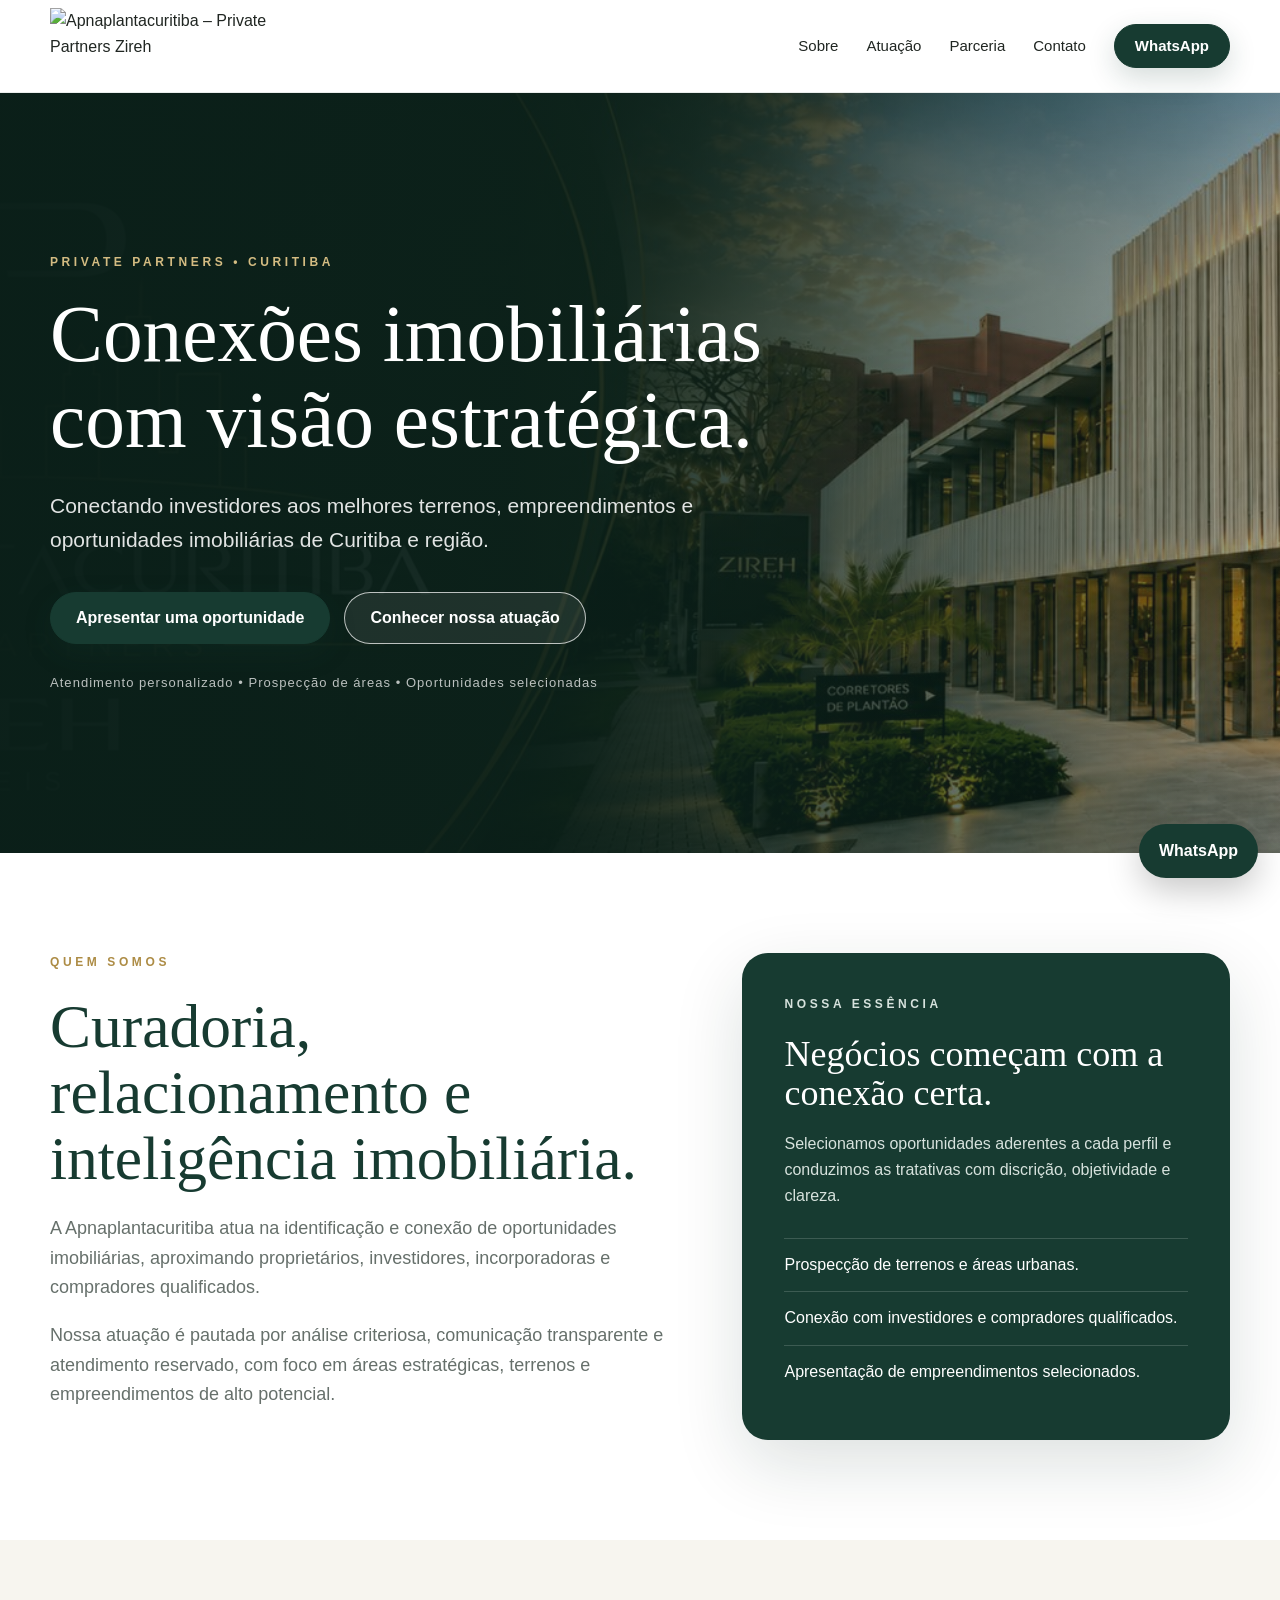
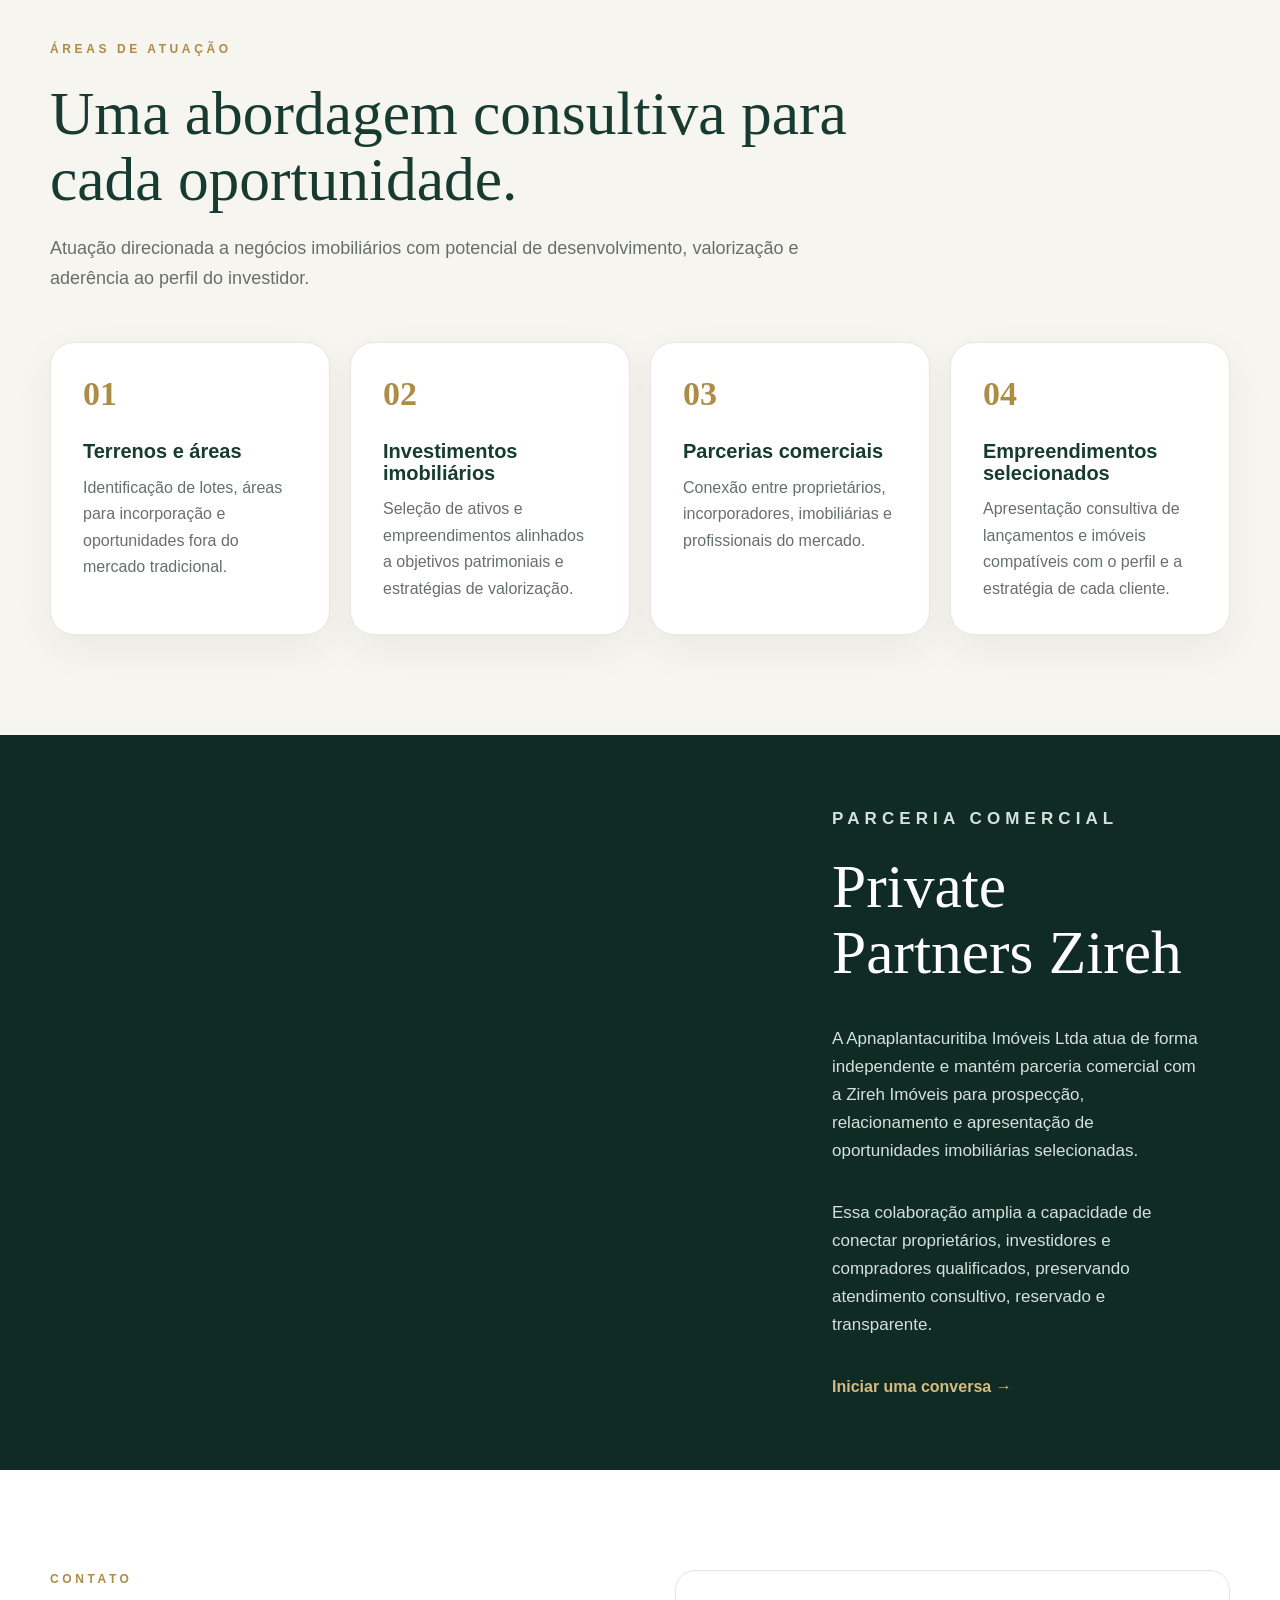
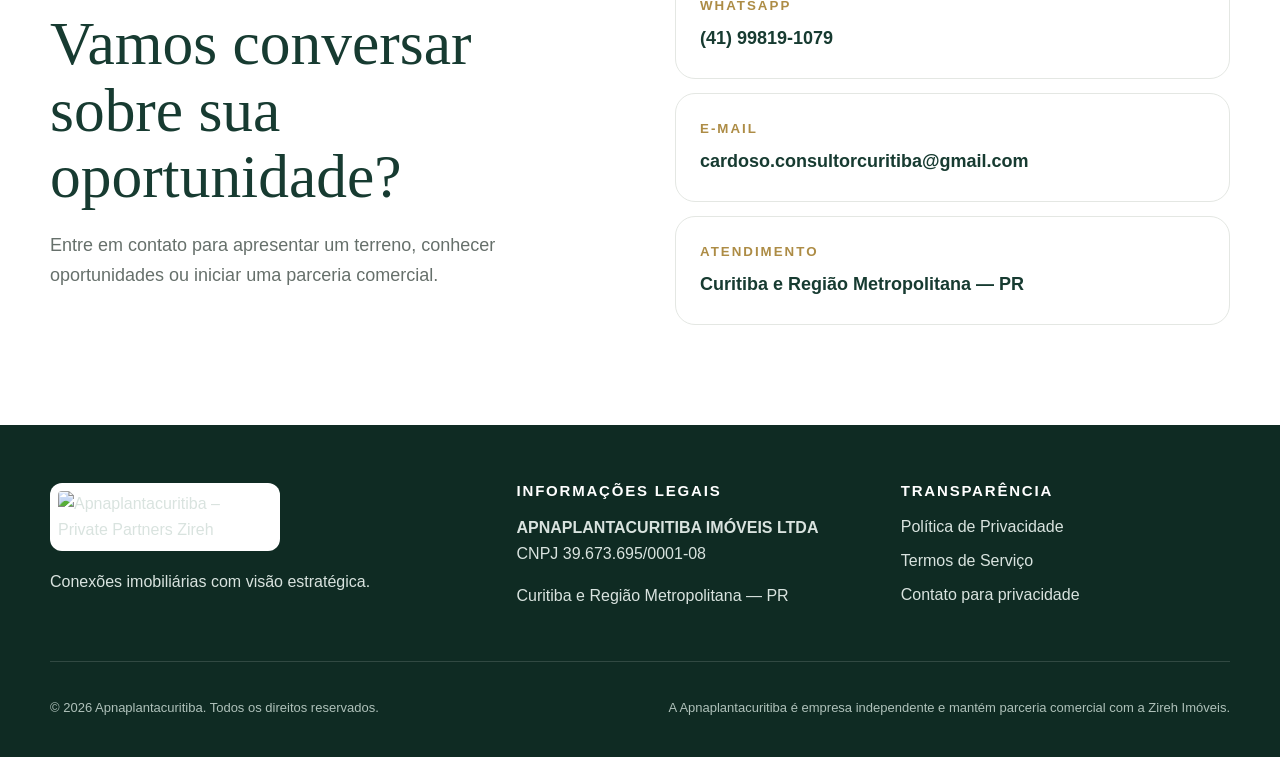
==== index.html @ 68d38f11 "Update index.html" ====
<!doctype html>
<html lang="pt-BR">
<head>
  <meta charset="utf-8">
  <meta name="viewport" content="width=device-width, initial-scale=1">
  <title>Apnaplantacuritiba | Private Partners Zireh</title>
  <meta name="description" content="Conectando investidores, proprietários e incorporadores a terrenos, empreendimentos e oportunidades imobiliárias em Curitiba e região.">
  <meta name="theme-color" content="#173b31">
  <meta name="robots" content="index, follow">
  <link rel="canonical" href="https://apnaplantacuritiba-lgtm.github.io/apnaplanta/">
  <meta property="og:locale" content="pt_BR">
  <meta property="og:type" content="website">
  <meta property="og:title" content="Apnaplantacuritiba | Private Partners Zireh">
  <meta property="og:description" content="Conexões imobiliárias com visão estratégica.">
  <meta property="og:url" content="https://apnaplantacuritiba-lgtm.github.io/apnaplanta/">
  <meta property="og:image" content="https://apnaplantacuritiba-lgtm.github.io/apnaplanta/hero.jpg"> 
<link rel="icon" type="image/png" href="logo.png"> 
<link rel="apple-touch-icon" href="logo.png">
<link rel="preload" href="hero.jpg" as="image">
  <link rel="stylesheet" href="style.css">
  <script type="application/ld+json">
  {
    "@context":"https://schema.org",
    "@type":"RealEstateAgent",
    "name":"Apnaplantacuritiba Imóveis Ltda",
    "alternateName":"Apnaplantacuritiba – Private Partners Zireh",
    "url":"https://apnaplantacuritiba-lgtm.github.io/apnaplanta/",
    "logo":"https://apnaplantacuritiba-lgtm.github.io/apnaplanta/logo.png",
    "image":"https://apnaplantacuritiba-lgtm.github.io/apnaplanta/hero.jpg",
    "telephone":"+55 41 99819-1079",
    "email":"cardoso.consultorcuritiba@gmail.com",
    "taxID":"39.673.695/0001-08",
    "areaServed":"Curitiba e Região Metropolitana, Paraná, Brasil"
  }
  </script>
</head>
<body>
  <a class="skip-link" href="#conteudo">Ir para o conteúdo</a>
  <header class="site-header" id="inicio">
    <div class="container nav-wrap">
      <a class="brand" href="#inicio" aria-label="Página inicial Apnaplantacuritiba">
        <img src="assets/logo-apnaplanta.png" alt="Apnaplantacuritiba – Private Partners Zireh" width="480" height="370">
      </a>
      <button class="menu-toggle" type="button" aria-expanded="false" aria-controls="menu-principal">Menu</button>
      <nav id="menu-principal" class="main-nav" aria-label="Navegação principal">
        <a href="#sobre">Sobre</a>
        <a href="#atuacao">Atuação</a>
        <a href="#parceria">Parceria</a>
        <a href="#contato">Contato</a>
        <a class="button button-small" href="https://wa.me/5541998191079?text=Olá%2C%20gostaria%20de%20falar%20sobre%20uma%20oportunidade%20imobiliária." target="_blank" rel="noopener noreferrer">WhatsApp</a>
      </nav>
    </div>
  </header>

  <main id="conteudo">
    <section class="hero" aria-label="Apresentação" style="background-image: linear-gradient(90deg, rgba(15,45,35,.88), rgba(15,45,35,.32)), url('hero.jpg'); background-size: cover; background-position: center;">
      <div class="hero-overlay"></div>
      <div class="container hero-content reveal">
        <p class="eyebrow">PRIVATE PARTNERS • CURITIBA</p>
        <h1>Conexões imobiliárias com visão estratégica.</h1>
        <p class="hero-copy">Conectando investidores aos melhores terrenos, empreendimentos e oportunidades imobiliárias de Curitiba e região.</p>
        <div class="hero-actions">
          <a class="button" href="https://wa.me/5541998191079?text=Olá%2C%20gostaria%20de%20apresentar%20uma%20oportunidade%20imobiliária." target="_blank" rel="noopener noreferrer">Apresentar uma oportunidade</a>
          <a class="button button-outline" href="#atuacao">Conhecer nossa atuação</a>
        </div>
        <p class="hero-note">Atendimento personalizado • Prospecção de áreas • Oportunidades selecionadas</p>
      </div>
    </section>

    <section class="section" id="sobre">
      <div class="container split-grid">
        <div class="reveal">
          <p class="eyebrow dark">QUEM SOMOS</p>
          <h2>Curadoria, relacionamento e inteligência imobiliária.</h2>
          <p class="lead">A Apnaplantacuritiba atua na identificação e conexão de oportunidades imobiliárias, aproximando proprietários, investidores, incorporadoras e compradores qualificados.</p>
          <p class="lead">Nossa atuação é pautada por análise criteriosa, comunicação transparente e atendimento reservado, com foco em áreas estratégicas, terrenos e empreendimentos de alto potencial.</p>
        </div>
        <aside class="statement-card reveal">
          <p class="eyebrow">NOSSA ESSÊNCIA</p>
          <h3>Negócios começam com a conexão certa.</h3>
          <p>Selecionamos oportunidades aderentes a cada perfil e conduzimos as tratativas com discrição, objetividade e clareza.</p>
          <ul class="check-list">
            <li>Prospecção de terrenos e áreas urbanas.</li>
            <li>Conexão com investidores e compradores qualificados.</li>
            <li>Apresentação de empreendimentos selecionados.</li>
          </ul>
        </aside>
      </div>
    </section>

    <section class="section section-soft" id="atuacao">
      <div class="container">
        <div class="section-heading reveal">
          <p class="eyebrow dark">ÁREAS DE ATUAÇÃO</p>
          <h2>Uma abordagem consultiva para cada oportunidade.</h2>
          <p class="lead">Atuação direcionada a negócios imobiliários com potencial de desenvolvimento, valorização e aderência ao perfil do investidor.</p>
        </div>
        <div class="card-grid">
          <article class="service-card reveal"><span>01</span><h3>Terrenos e áreas</h3><p>Identificação de lotes, áreas para incorporação e oportunidades fora do mercado tradicional.</p></article>
          <article class="service-card reveal"><span>02</span><h3>Investimentos imobiliários</h3><p>Seleção de ativos e empreendimentos alinhados a objetivos patrimoniais e estratégias de valorização.</p></article>
          <article class="service-card reveal"><span>03</span><h3>Parcerias comerciais</h3><p>Conexão entre proprietários, incorporadores, imobiliárias e profissionais do mercado.</p></article>
          <article class="service-card reveal"><span>04</span><h3>Empreendimentos selecionados</h3><p>Apresentação consultiva de lançamentos e imóveis compatíveis com o perfil e a estratégia de cada cliente.</p></article>
        </div>
      </div>
    </section>

    <section class="image-section" id="parceria">
      <div class="image-panel" role="img" aria-label="Fachada da Zireh Imóveis em Curitiba"></div>
      <div class="partnership-panel reveal">
        <p class="eyebrow">PARCERIA COMERCIAL</p>
        <h2>Private Partners Zireh</h2>
        <p>A Apnaplantacuritiba Imóveis Ltda atua de forma independente e mantém parceria comercial com a Zireh Imóveis para prospecção, relacionamento e apresentação de oportunidades imobiliárias selecionadas.</p>
        <p>Essa colaboração amplia a capacidade de conectar proprietários, investidores e compradores qualificados, preservando atendimento consultivo, reservado e transparente.</p>
        <a class="text-link" href="#contato">Iniciar uma conversa <span aria-hidden="true">→</span></a>
      </div>
    </section>

    <section class="section contact-section" id="contato">
      <div class="container contact-grid">
        <div class="reveal">
          <p class="eyebrow dark">CONTATO</p>
          <h2>Vamos conversar sobre sua oportunidade?</h2>
          <p class="lead">Entre em contato para apresentar um terreno, conhecer oportunidades ou iniciar uma parceria comercial.</p>
        </div>
        <div class="contact-cards reveal">
          <a href="https://wa.me/5541998191079" target="_blank" rel="noopener noreferrer"><small>WhatsApp</small><strong>(41) 99819-1079</strong></a>
          <a href="mailto:cardoso.consultorcuritiba@gmail.com"><small>E-mail</small><strong>cardoso.consultorcuritiba@gmail.com</strong></a>
          <div><small>Atendimento</small><strong>Curitiba e Região Metropolitana — PR</strong></div>
        </div>
      </div>
    </section>
  </main>

  <footer class="site-footer">
    <div class="container footer-grid">
      <div>
        <img class="footer-logo" src="assets/logo-apnaplanta.png" alt="Apnaplantacuritiba – Private Partners Zireh">
        <p>Conexões imobiliárias com visão estratégica.</p>
      </div>
      <div><h3>Informações legais</h3><p><strong>APNAPLANTACURITIBA IMÓVEIS LTDA</strong><br>CNPJ 39.673.695/0001-08</p><p>Curitiba e Região Metropolitana — PR</p></div>
      <div><h3>Transparência</h3><a href="politica-de-privacidade.html">Política de Privacidade</a><a href="termos-de-servico.html">Termos de Serviço</a><a href="mailto:cardoso.consultorcuritiba@gmail.com">Contato para privacidade</a></div>
    </div>
    <div class="container footer-bottom">
      <p>© 2026 Apnaplantacuritiba. Todos os direitos reservados.</p>
      <p class="disclaimer">A Apnaplantacuritiba é empresa independente e mantém parceria comercial com a Zireh Imóveis.</p>
    </div>
  </footer>

  <a class="floating-whatsapp" href="https://wa.me/5541998191079" target="_blank" rel="noopener noreferrer" aria-label="Falar pelo WhatsApp">WhatsApp</a>
  <script src="script.js" defer></script>
</body>
</html>
---- style.css ----
:root{--green:#173b31;--green-2:#234d41;--green-dark:#0f2b23;--gold:#ad8c45;--gold-light:#d4bc82;--cream:#f7f5ef;--white:#fff;--ink:#202622;--muted:#66706b;--line:#e4e7e3;--shadow:0 24px 70px rgba(14,43,35,.14);--radius:26px}
*{box-sizing:border-box}html{scroll-behavior:smooth}body{margin:0;background:#fff;color:var(--ink);font-family:-apple-system,BlinkMacSystemFont,"Segoe UI",Roboto,Helvetica,Arial,sans-serif;line-height:1.65;-webkit-font-smoothing:antialiased}img{max-width:100%;display:block}a{color:inherit;text-decoration:none}button{font:inherit}.container{width:min(1180px,calc(100% - 40px));margin-inline:auto}.skip-link{position:absolute;left:-9999px;top:auto}.skip-link:focus{left:16px;top:16px;z-index:999;background:#fff;padding:12px 16px;border-radius:8px}.site-header{position:sticky;top:0;z-index:50;background:rgba(255,255,255,.95);backdrop-filter:blur(14px);border-bottom:1px solid rgba(23,59,49,.09)}.nav-wrap{min-height:92px;display:flex;align-items:center;justify-content:space-between;gap:24px}.brand{width:220px;height:80px;display:flex;align-items:center}.brand img{width:100%;height:76px;object-fit:contain;object-position:left center}.main-nav{display:flex;align-items:center;gap:28px;font-size:15px}.main-nav>a:not(.button){position:relative}.main-nav>a:not(.button)::after{content:"";position:absolute;left:0;right:100%;bottom:-6px;height:1px;background:var(--gold);transition:.25s}.main-nav>a:not(.button):hover::after{right:0}.menu-toggle{display:none;background:transparent;border:1px solid var(--line);border-radius:999px;padding:9px 14px;color:var(--green)}.button{display:inline-flex;align-items:center;justify-content:center;min-height:52px;padding:0 25px;border-radius:999px;background:var(--green);color:#fff;border:1px solid var(--green);font-weight:700;transition:.25s;box-shadow:0 10px 28px rgba(23,59,49,.18)}.button:hover{transform:translateY(-2px);background:var(--green-2)}.button-small{min-height:44px;padding:0 20px}.button-outline{background:rgba(255,255,255,.08);border-color:rgba(255,255,255,.7);box-shadow:none}.button-outline:hover{background:#fff;color:var(--green)}
.hero{position:relative;min-height:760px;display:grid;align-items:center;background:url('assets/fachada-zireh.jpg') center/cover no-repeat;isolation:isolate}.hero-overlay{position:absolute;inset:0;z-index:-1;background:linear-gradient(90deg,rgba(10,30,24,.93) 0%,rgba(10,30,24,.82) 40%,rgba(10,30,24,.36) 72%,rgba(10,30,24,.12) 100%)}.hero-content{padding-block:100px;color:#fff}.eyebrow{margin:0 0 20px;color:var(--gold-light);font-size:12px;letter-spacing:.3em;font-weight:800}.eyebrow.dark{color:var(--gold)}h1,h2,h3{font-family:Georgia,"Times New Roman",serif;font-weight:400;line-height:1.08;margin-top:0}.hero h1{font-size:clamp(46px,6.2vw,80px);max-width:760px;margin-bottom:25px}.hero-copy{max-width:700px;font-size:21px;color:rgba(255,255,255,.88);margin:0 0 34px}.hero-actions{display:flex;gap:14px;flex-wrap:wrap}.hero-note{margin:28px 0 0;color:rgba(255,255,255,.72);font-size:13px;letter-spacing:.08em}.section{padding:100px 0}.section-soft{background:var(--cream)}.split-grid{display:grid;grid-template-columns:1.12fr .88fr;gap:72px;align-items:start}.section h2,.partnership-panel h2{font-size:clamp(38px,4.8vw,62px);color:var(--green);margin-bottom:22px}.lead{font-size:18px;color:var(--muted);max-width:800px;margin:18px 0 0}.statement-card{background:var(--green);color:#fff;padding:42px;border-radius:var(--radius);box-shadow:var(--shadow)}.statement-card h3{font-size:36px;margin-bottom:18px}.statement-card p{color:#d7e2dd}.check-list{list-style:none;padding:0;margin:28px 0 0}.check-list li{padding:13px 0;border-top:1px solid rgba(255,255,255,.16)}.section-heading{max-width:900px}.card-grid{display:grid;grid-template-columns:repeat(4,1fr);gap:20px;margin-top:48px}.service-card{background:#fff;border:1px solid var(--line);border-radius:24px;padding:32px;min-height:290px;box-shadow:0 14px 40px rgba(23,59,49,.06);transition:.25s}.service-card:hover{transform:translateY(-5px);box-shadow:var(--shadow)}.service-card span{font:700 34px Georgia,serif;color:var(--gold)}.service-card h3{font-family:inherit;font-size:20px;font-weight:750;color:var(--green);margin:28px 0 12px}.service-card p{color:var(--muted);margin:0}.image-section{display:grid;grid-template-columns:1.18fr .82fr;min-height:680px;background:var(--green-dark)}.image-panel{background:url('assets/fachada-zireh.jpg') center/cover no-repeat;min-height:520px}.partnership-panel{display:flex;flex-direction:column;justify-content:center;padding:70px clamp(40px,6vw,90px);color:#fff}.partnership-panel h2{color:#fff}.partnership-panel p{color:#d5e1dc;font-size:17px}.text-link{margin-top:18px;color:var(--gold-light);font-weight:800}.contact-section{background:#fff}.contact-grid{display:grid;grid-template-columns:1fr 1fr;gap:70px;align-items:start}.contact-cards{display:grid;gap:14px}.contact-cards>a,.contact-cards>div{border:1px solid var(--line);border-radius:20px;padding:24px;transition:.2s}.contact-cards>a:hover{border-color:var(--gold);transform:translateX(4px)}.contact-cards small{display:block;color:var(--gold);font-weight:800;letter-spacing:.15em;text-transform:uppercase}.contact-cards strong{display:block;color:var(--green);font-size:18px;margin-top:7px;word-break:break-word}.site-footer{background:var(--green-dark);color:#d9e3df;padding:58px 0 26px}.footer-grid{display:grid;grid-template-columns:1.25fr 1fr 1fr;gap:55px}.footer-logo{width:230px;background:#fff;border-radius:12px;padding:8px;margin-bottom:18px}.site-footer h3{font-family:inherit;font-size:15px;font-weight:800;color:#fff;text-transform:uppercase;letter-spacing:.12em}.site-footer a{display:block;margin:8px 0;color:#d9e3df}.site-footer a:hover{color:var(--gold-light)}.footer-bottom{border-top:1px solid rgba(255,255,255,.14);margin-top:35px;padding-top:22px;display:flex;justify-content:space-between;gap:30px;font-size:13px;color:#afc1ba}.disclaimer{text-align:right}.floating-whatsapp{position:fixed;right:22px;bottom:22px;z-index:40;background:var(--green);color:#fff;padding:14px 20px;border-radius:999px;font-weight:800;box-shadow:0 12px 34px rgba(0,0,0,.22)}.reveal{opacity:0;transform:translateY(18px);transition:opacity .75s ease,transform .75s ease}.reveal.visible{opacity:1;transform:none}
.legal-page{background:var(--cream)}.legal-header{background:#fff}.legal-main{padding:80px 0}.legal-main article{background:#fff;border-radius:24px;padding:clamp(28px,5vw,60px);box-shadow:0 12px 40px rgba(23,59,49,.08)}.legal-main h1{font-size:clamp(38px,5vw,60px);color:var(--green)}.legal-main h2{font-family:inherit;font-size:23px;font-weight:750;color:var(--green);margin-top:36px}.legal-main p,.legal-main li{color:#4f5955}.legal-note{background:var(--cream);border-left:4px solid var(--gold);padding:18px 20px;border-radius:8px}.back-link{display:inline-block;margin-bottom:25px;color:var(--green);font-weight:750}
@media(max-width:1050px){.card-grid{grid-template-columns:repeat(2,1fr)}.image-section{grid-template-columns:1fr}.image-panel{min-height:560px}.partnership-panel{padding-block:70px}}
@media(max-width:860px){.menu-toggle{display:block}.main-nav{display:none;position:absolute;top:82px;left:20px;right:20px;background:#fff;border:1px solid var(--line);border-radius:20px;padding:20px;box-shadow:var(--shadow);flex-direction:column;align-items:stretch}.main-nav.open{display:flex}.main-nav .button{width:100%}.split-grid,.contact-grid,.footer-grid{grid-template-columns:1fr}.hero{min-height:680px}.hero-overlay{background:rgba(10,30,24,.75)}.section{padding:76px 0}.footer-bottom{flex-direction:column}.disclaimer{text-align:left}}
@media(max-width:560px){.container{width:min(100% - 28px,1180px)}.nav-wrap{min-height:78px}.brand{width:170px;height:66px}.brand img{height:62px}.hero{min-height:650px}.hero-content{padding-block:70px}.hero h1{font-size:44px}.hero-copy{font-size:17px}.hero-actions .button{width:100%}.card-grid{grid-template-columns:1fr}.service-card{min-height:auto}.statement-card{padding:30px}.image-panel{min-height:380px}.partnership-panel{padding:55px 28px}.contact-cards strong{font-size:16px}.floating-whatsapp{right:14px;bottom:14px}}
@media(prefers-reduced-motion:reduce){html{scroll-behavior:auto}.reveal{opacity:1;transform:none;transition:none}.button,.service-card,.contact-cards>a{transition:none}}
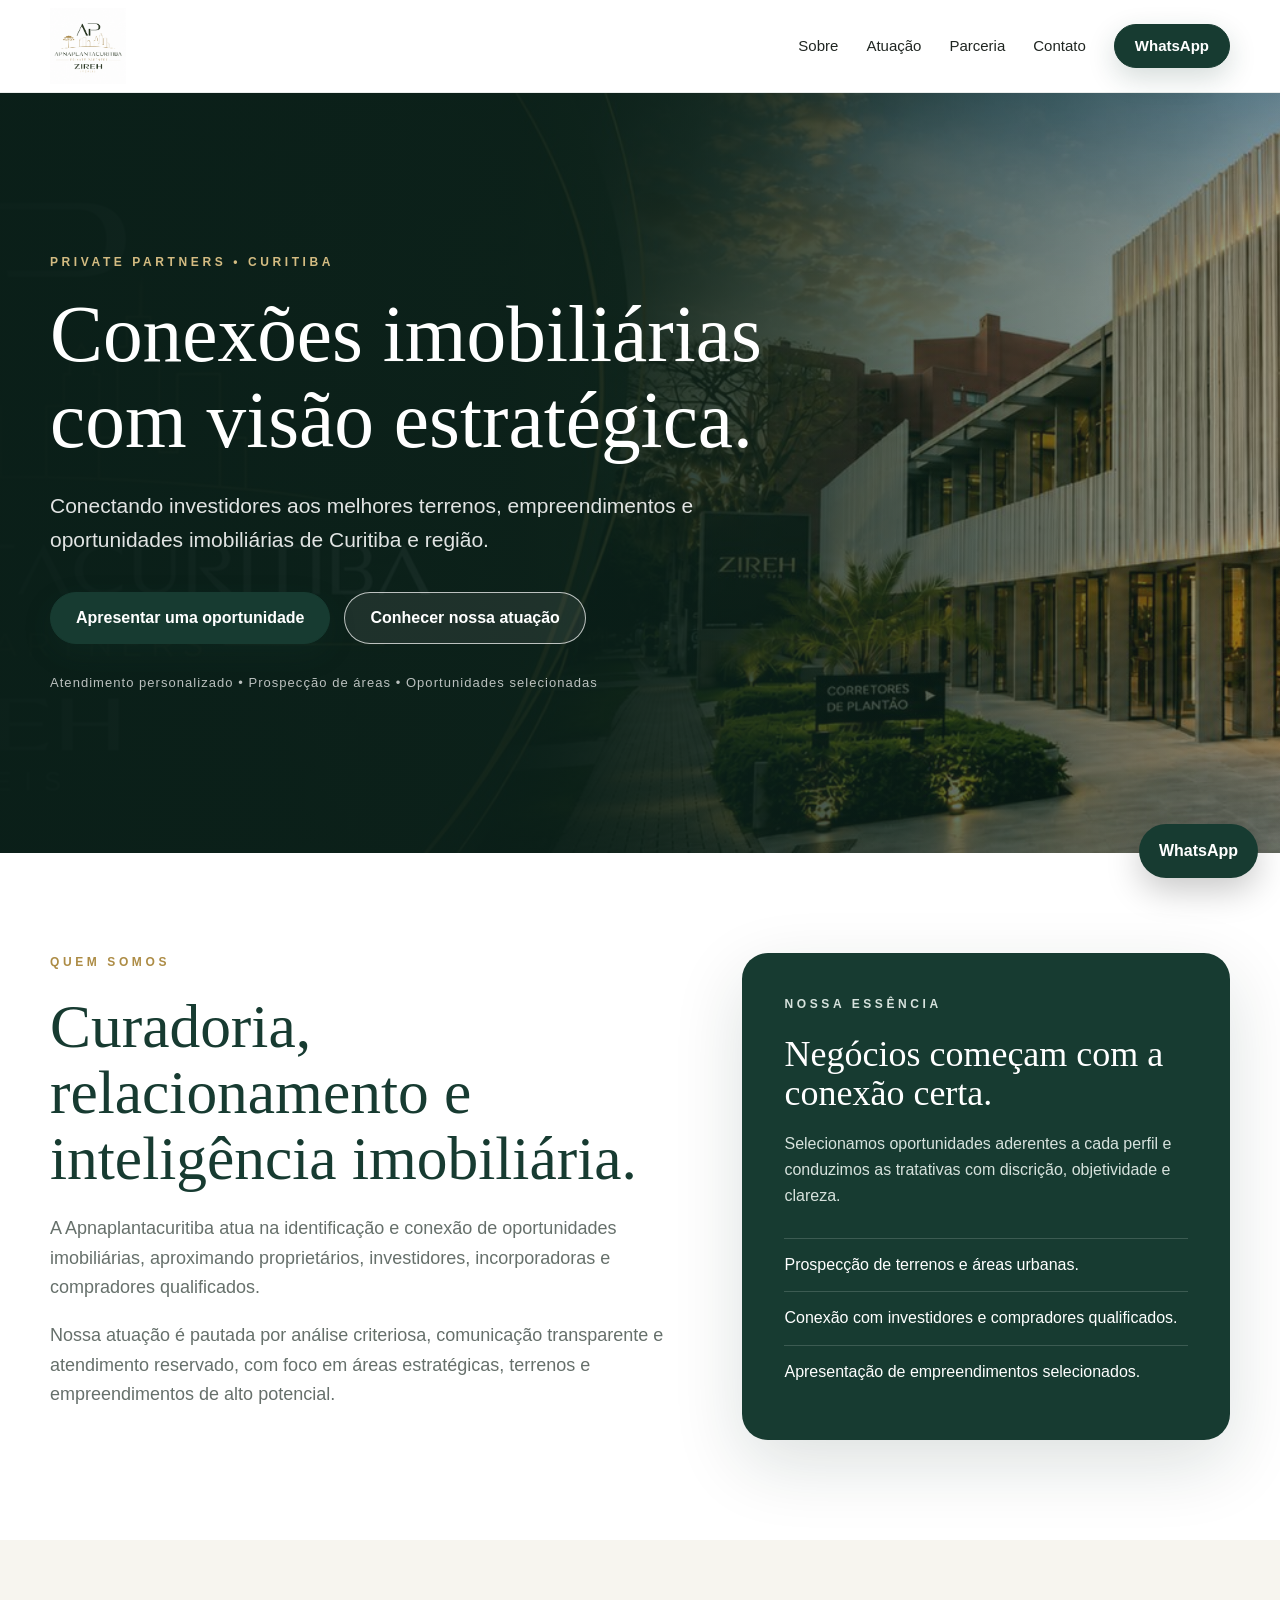
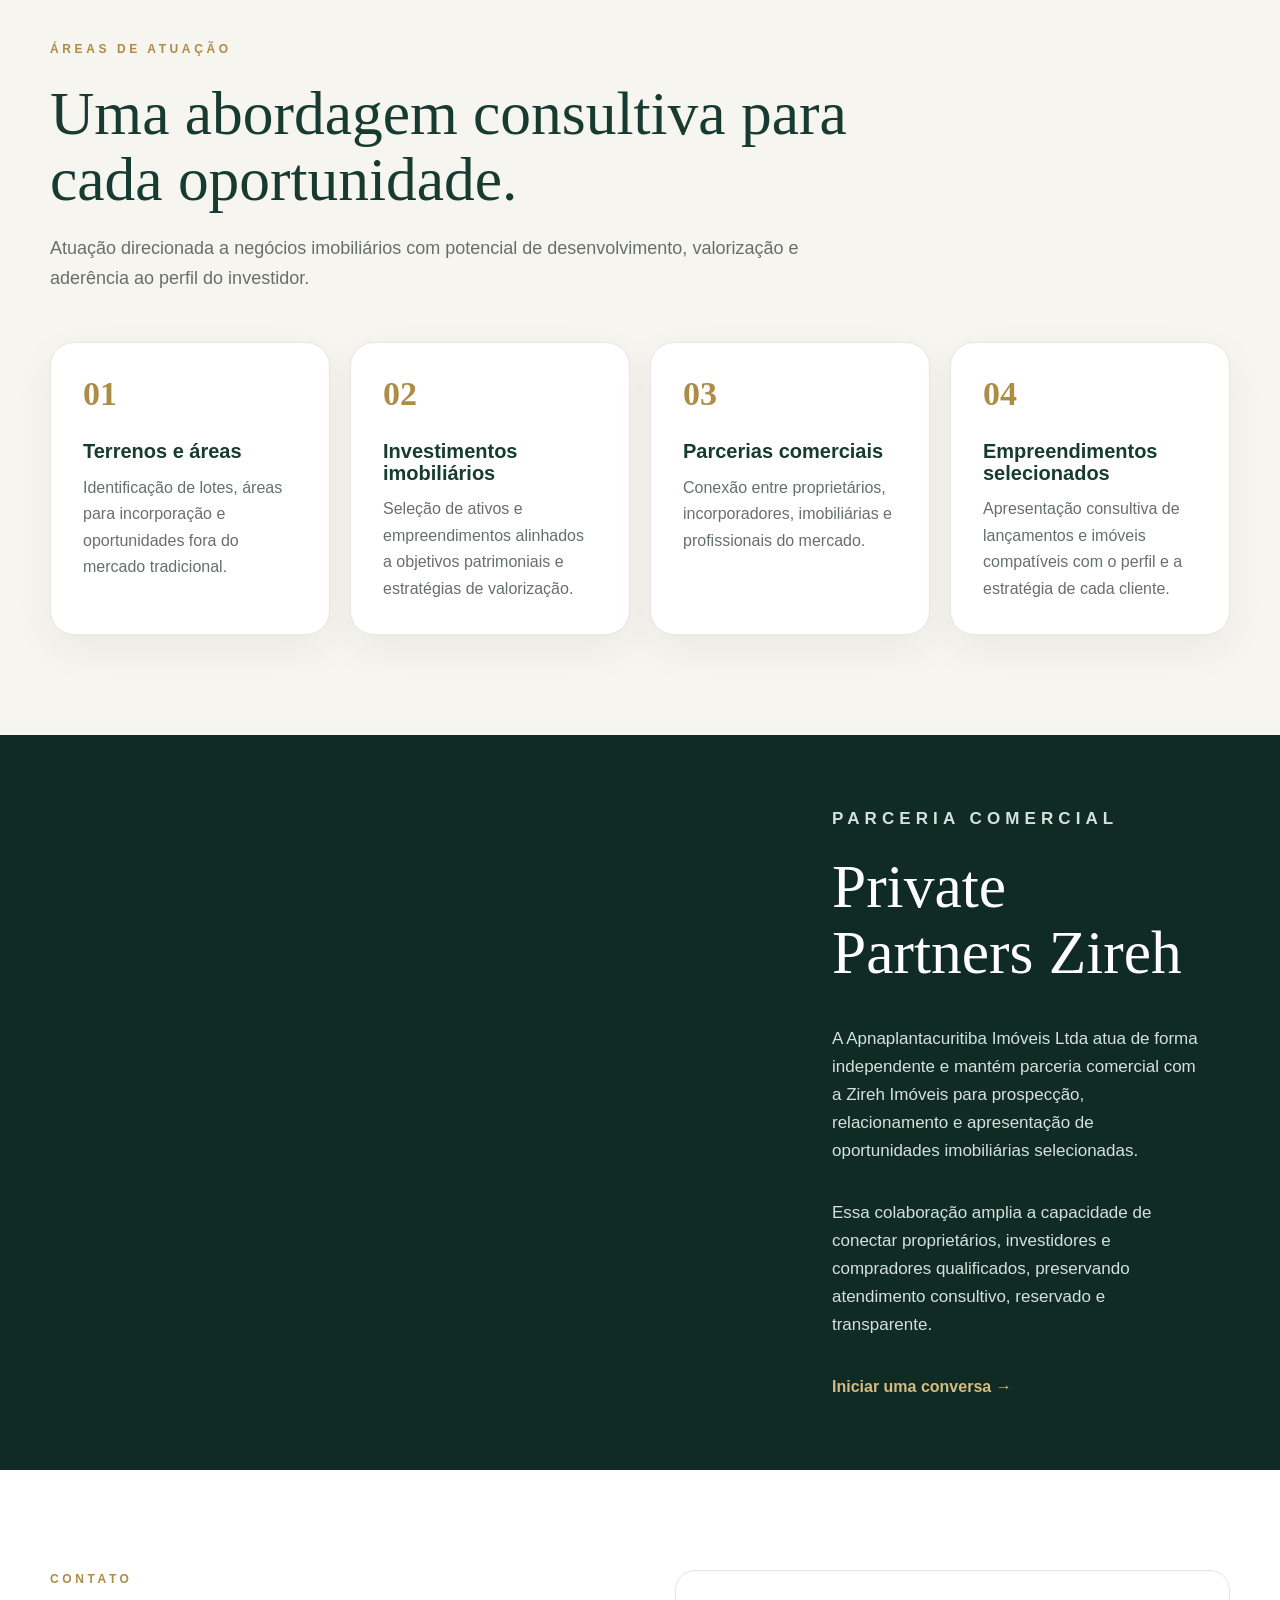
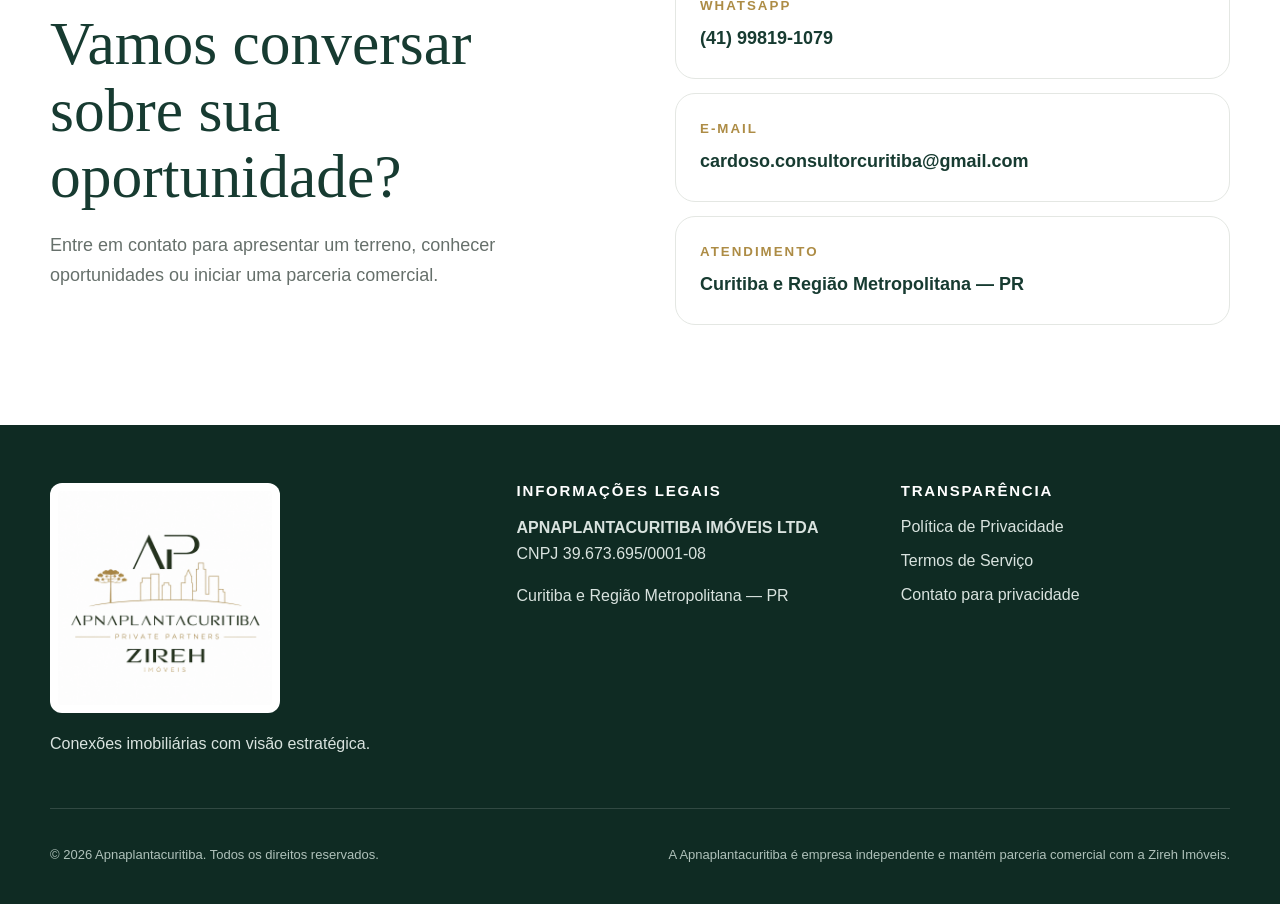
==== commit 3790890a: "Update index.html" ====
--- a/index.html
+++ b/index.html
@@ -39,7 +39,7 @@
   <header class="site-header" id="inicio">
     <div class="container nav-wrap">
       <a class="brand" href="#inicio" aria-label="Página inicial Apnaplantacuritiba">
-        <img src="assets/logo-apnaplanta.png" alt="Apnaplantacuritiba – Private Partners Zireh" width="480" height="370">
+        <img src="logo.png" alt="Apnaplantacuritiba – Private Partners Zireh" width="480" height="370">
       </a>
       <button class="menu-toggle" type="button" aria-expanded="false" aria-controls="menu-principal">Menu</button>
       <nav id="menu-principal" class="main-nav" aria-label="Navegação principal">
@@ -134,7 +134,7 @@
   <footer class="site-footer">
     <div class="container footer-grid">
       <div>
-        <img class="footer-logo" src="assets/logo-apnaplanta.png" alt="Apnaplantacuritiba – Private Partners Zireh">
+        <img class="footer-logo" src="logo.png" alt="Apnaplantacuritiba – Private Partners Zireh">
         <p>Conexões imobiliárias com visão estratégica.</p>
       </div>
       <div><h3>Informações legais</h3><p><strong>APNAPLANTACURITIBA IMÓVEIS LTDA</strong><br>CNPJ 39.673.695/0001-08</p><p>Curitiba e Região Metropolitana — PR</p></div>
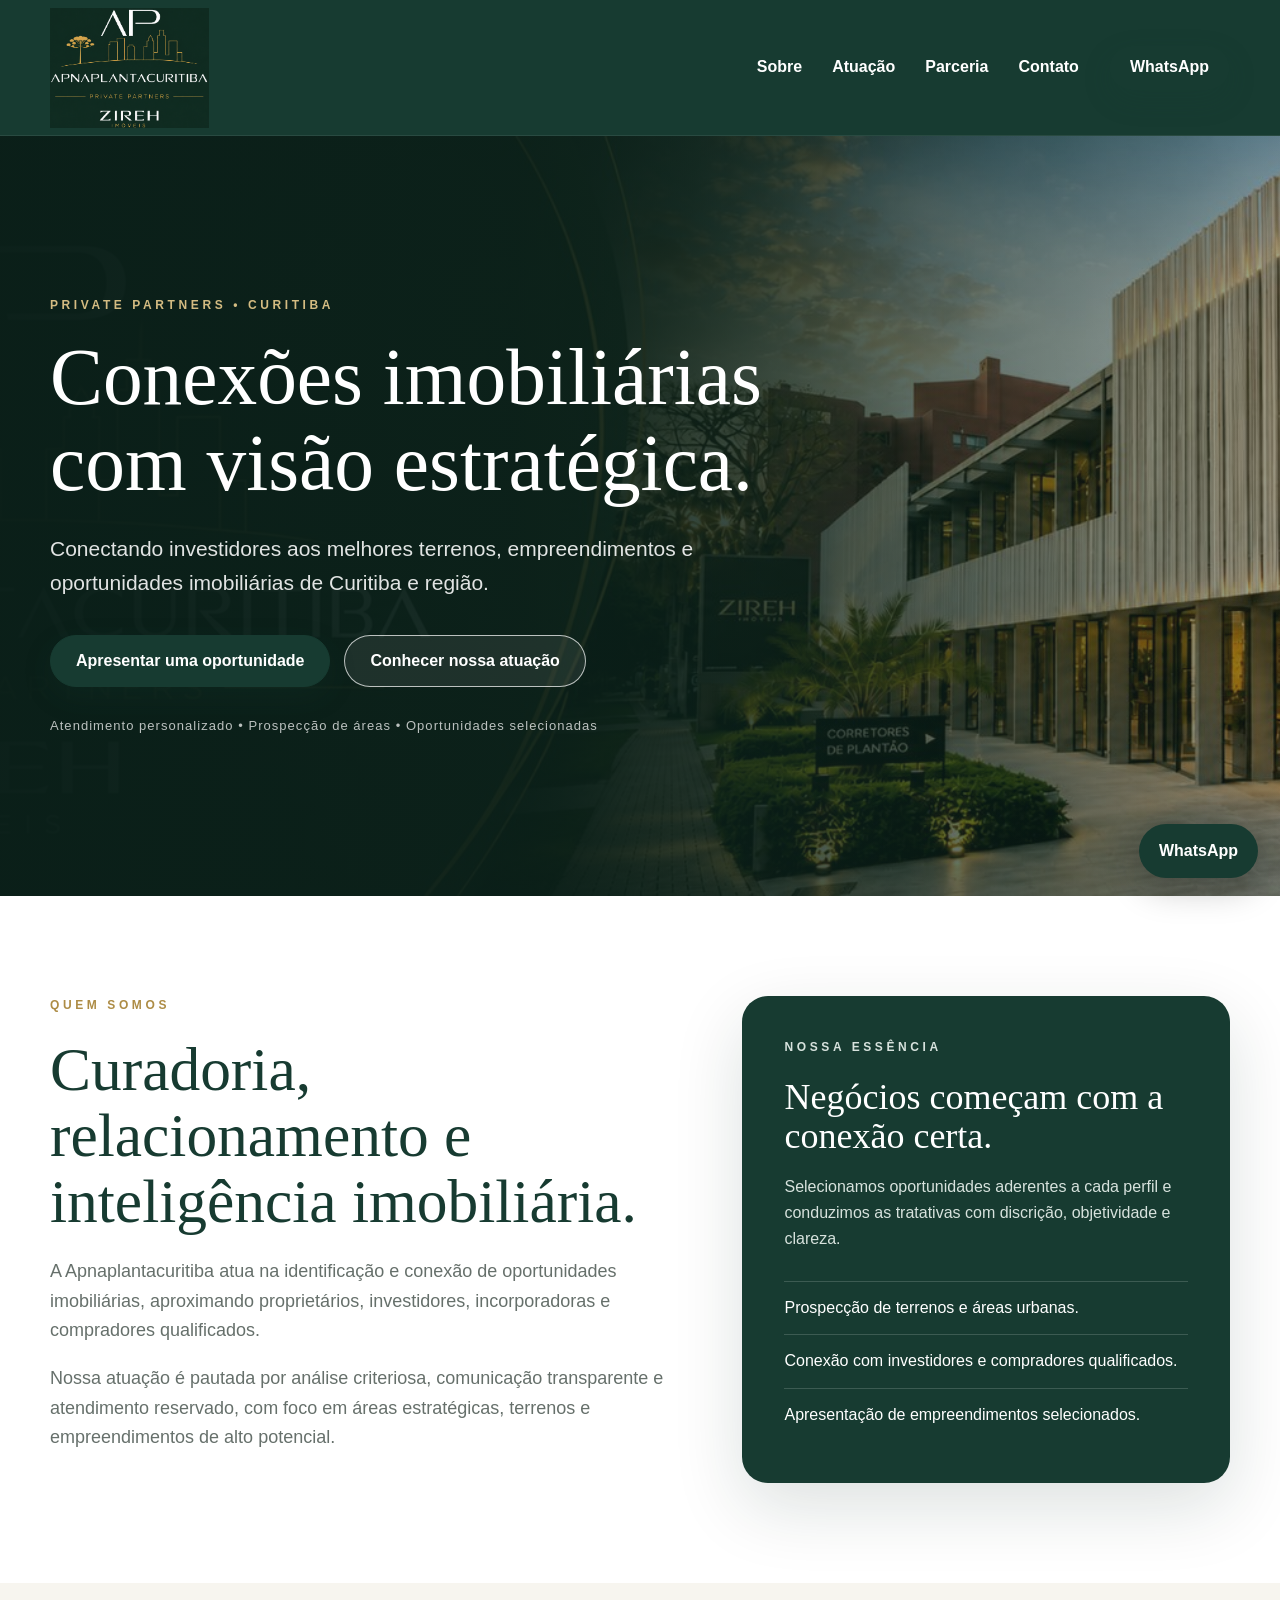
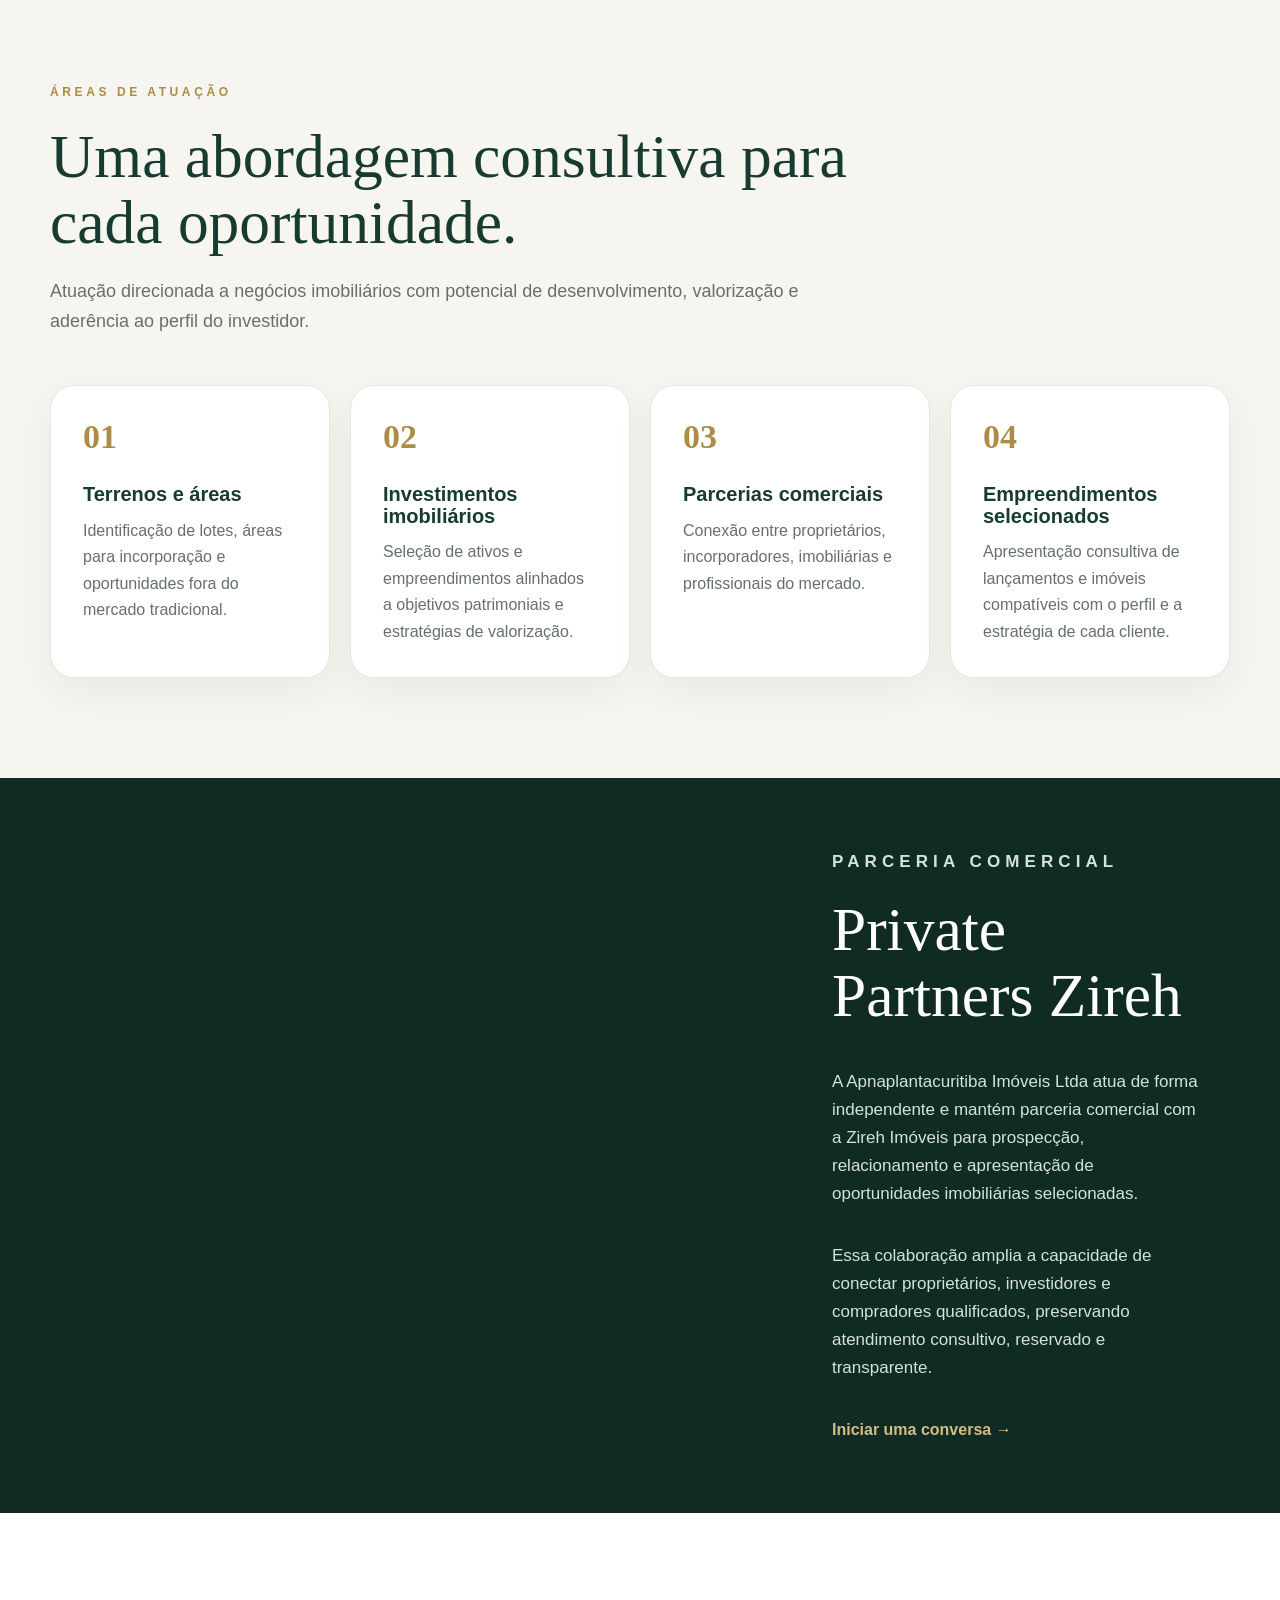
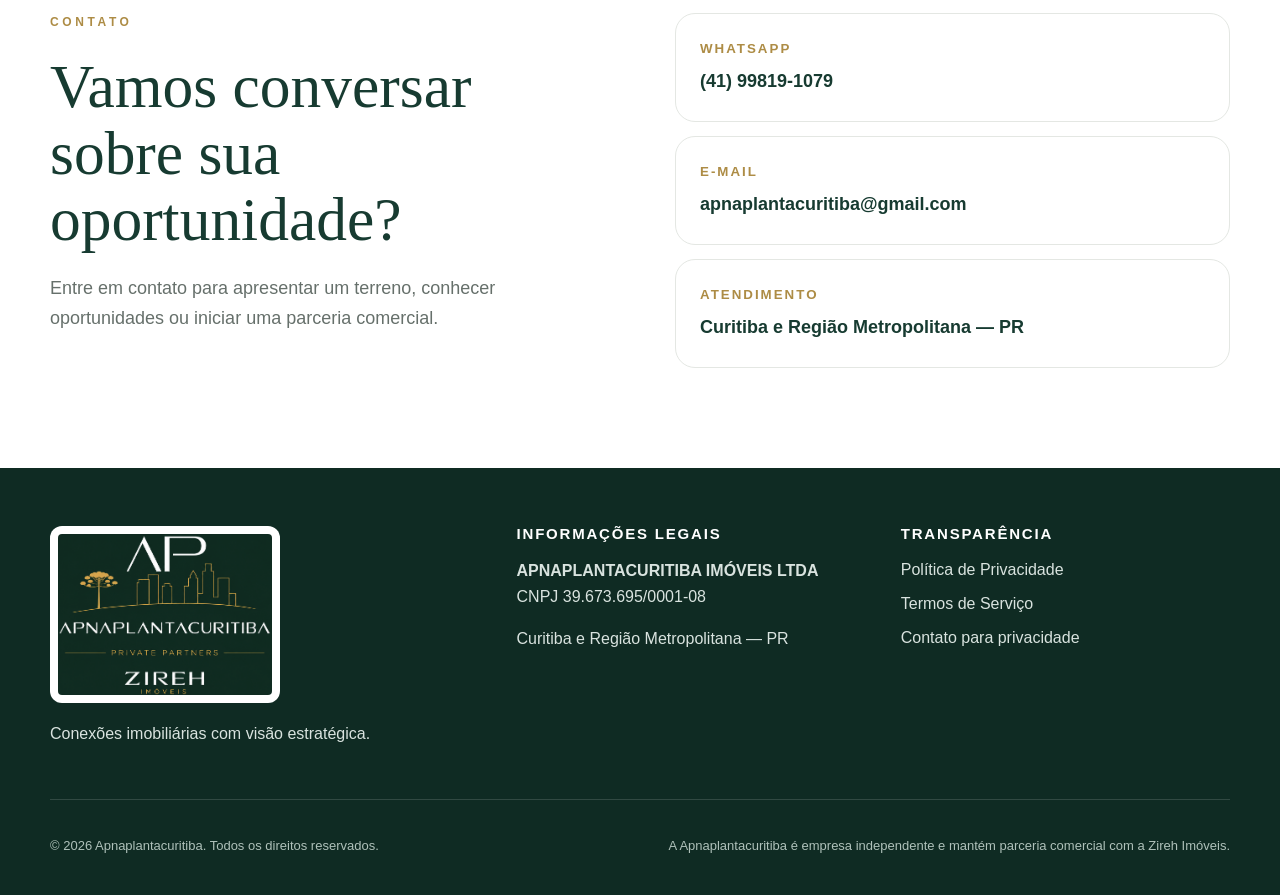
==== commit cb62b615: "Update index.html" ====
--- a/index.html
+++ b/index.html
@@ -28,7 +28,7 @@
     "logo":"https://apnaplantacuritiba-lgtm.github.io/apnaplanta/logo.png",
     "image":"https://apnaplantacuritiba-lgtm.github.io/apnaplanta/hero.jpg",
     "telephone":"+55 41 99819-1079",
-    "email":"cardoso.consultorcuritiba@gmail.com",
+    "email":"apnaplantacuritiba@gmail.com",
     "taxID":"39.673.695/0001-08",
     "areaServed":"Curitiba e Região Metropolitana, Paraná, Brasil"
   }
@@ -124,7 +124,7 @@
         </div>
         <div class="contact-cards reveal">
           <a href="https://wa.me/5541998191079" target="_blank" rel="noopener noreferrer"><small>WhatsApp</small><strong>(41) 99819-1079</strong></a>
-          <a href="mailto:cardoso.consultorcuritiba@gmail.com"><small>E-mail</small><strong>cardoso.consultorcuritiba@gmail.com</strong></a>
+          <a href="mailto:apnaplantacuritiba@gmail.com"><small>E-mail</small><strong>apnaplantacuritiba@gmail.com</strong></a>
           <div><small>Atendimento</small><strong>Curitiba e Região Metropolitana — PR</strong></div>
         </div>
       </div>
@@ -138,7 +138,7 @@
         <p>Conexões imobiliárias com visão estratégica.</p>
       </div>
       <div><h3>Informações legais</h3><p><strong>APNAPLANTACURITIBA IMÓVEIS LTDA</strong><br>CNPJ 39.673.695/0001-08</p><p>Curitiba e Região Metropolitana — PR</p></div>
-      <div><h3>Transparência</h3><a href="politica-de-privacidade.html">Política de Privacidade</a><a href="termos-de-servico.html">Termos de Serviço</a><a href="mailto:cardoso.consultorcuritiba@gmail.com">Contato para privacidade</a></div>
+      <div><h3>Transparência</h3><a href="politica-de-privacidade.html">Política de Privacidade</a><a href="termos-de-servico.html">Termos de Serviço</a><a href="mailto:apnaplantacuritiba@gmail.com">Contato para privacidade</a></div>
     </div>
     <div class="container footer-bottom">
       <p>© 2026 Apnaplantacuritiba. Todos os direitos reservados.</p>
--- a/style.css
+++ b/style.css
@@ -1,5 +1,5 @@
 :root{--green:#173b31;--green-2:#234d41;--green-dark:#0f2b23;--gold:#ad8c45;--gold-light:#d4bc82;--cream:#f7f5ef;--white:#fff;--ink:#202622;--muted:#66706b;--line:#e4e7e3;--shadow:0 24px 70px rgba(14,43,35,.14);--radius:26px}
-*{box-sizing:border-box}html{scroll-behavior:smooth}body{margin:0;background:#fff;color:var(--ink);font-family:-apple-system,BlinkMacSystemFont,"Segoe UI",Roboto,Helvetica,Arial,sans-serif;line-height:1.65;-webkit-font-smoothing:antialiased}img{max-width:100%;display:block}a{color:inherit;text-decoration:none}button{font:inherit}.container{width:min(1180px,calc(100% - 40px));margin-inline:auto}.skip-link{position:absolute;left:-9999px;top:auto}.skip-link:focus{left:16px;top:16px;z-index:999;background:#fff;padding:12px 16px;border-radius:8px}.site-header{position:sticky;top:0;z-index:50;background:rgba(255,255,255,.95);backdrop-filter:blur(14px);border-bottom:1px solid rgba(23,59,49,.09)}.nav-wrap{min-height:92px;display:flex;align-items:center;justify-content:space-between;gap:24px}.brand{width:220px;height:80px;display:flex;align-items:center}.brand img{width:100%;height:76px;object-fit:contain;object-position:left center}.main-nav{display:flex;align-items:center;gap:28px;font-size:15px}.main-nav>a:not(.button){position:relative}.main-nav>a:not(.button)::after{content:"";position:absolute;left:0;right:100%;bottom:-6px;height:1px;background:var(--gold);transition:.25s}.main-nav>a:not(.button):hover::after{right:0}.menu-toggle{display:none;background:transparent;border:1px solid var(--line);border-radius:999px;padding:9px 14px;color:var(--green)}.button{display:inline-flex;align-items:center;justify-content:center;min-height:52px;padding:0 25px;border-radius:999px;background:var(--green);color:#fff;border:1px solid var(--green);font-weight:700;transition:.25s;box-shadow:0 10px 28px rgba(23,59,49,.18)}.button:hover{transform:translateY(-2px);background:var(--green-2)}.button-small{min-height:44px;padding:0 20px}.button-outline{background:rgba(255,255,255,.08);border-color:rgba(255,255,255,.7);box-shadow:none}.button-outline:hover{background:#fff;color:var(--green)}
+*{box-sizing:border-box}html{scroll-behavior:smooth}body{margin:0;background:#fff;color:var(--ink);font-family:-apple-system,BlinkMacSystemFont,"Segoe UI",Roboto,Helvetica,Arial,sans-serif;line-height:1.65;-webkit-font-smoothing:antialiased}img{max-width:100%;display:block}a{color:inherit;text-decoration:none}button{font:inherit}.container{width:min(1180px,calc(100% - 40px));margin-inline:auto}.skip-link{position:absolute;left:-9999px;top:auto}.skip-link:focus{left:16px;top:16px;z-index:999;background:#fff;padding:12px 16px;border-radius:8px}.site-header{position:sticky;top:0;z-index:50;background:#173b31;backdrop-filter:blur(14px);border-bottom:1px solid rgba(255,255,255,.08)}.nav-wrap{min-height:135px;display:flex;align-items:center;justify-content:space-between;gap:24px}.brand{width:360px;height:120px;display:flex;align-items:center}.brand img{width:100%;height:120px;object-fit:contain;object-position:left center}.main-nav{display:flex;align-items:center;gap:30px;font-size:16px;font-weight:600;color:#fff}.main-nav>a:not(.button){position:relative}.main-nav>a:not(.button)::after{content:"";position:absolute;left:0;right:100%;bottom:-6px;height:1px;background:var(--gold);transition:.25s}.main-nav>a:not(.button):hover::after{right:0}.menu-toggle{display:none;background:transparent;border:1px solid var(--line);border-radius:999px;padding:9px 14px;color:var(--green)}.button{display:inline-flex;align-items:center;justify-content:center;min-height:52px;padding:0 25px;border-radius:999px;background:var(--green);color:#fff;border:1px solid var(--green);font-weight:700;transition:.25s;box-shadow:0 10px 28px rgba(23,59,49,.18)}.button:hover{transform:translateY(-2px);background:var(--green-2)}.button-small{min-height:44px;padding:0 20px}.button-outline{background:rgba(255,255,255,.08);border-color:rgba(255,255,255,.7);box-shadow:none}.button-outline:hover{background:#fff;color:var(--green)}
 .hero{position:relative;min-height:760px;display:grid;align-items:center;background:url('assets/fachada-zireh.jpg') center/cover no-repeat;isolation:isolate}.hero-overlay{position:absolute;inset:0;z-index:-1;background:linear-gradient(90deg,rgba(10,30,24,.93) 0%,rgba(10,30,24,.82) 40%,rgba(10,30,24,.36) 72%,rgba(10,30,24,.12) 100%)}.hero-content{padding-block:100px;color:#fff}.eyebrow{margin:0 0 20px;color:var(--gold-light);font-size:12px;letter-spacing:.3em;font-weight:800}.eyebrow.dark{color:var(--gold)}h1,h2,h3{font-family:Georgia,"Times New Roman",serif;font-weight:400;line-height:1.08;margin-top:0}.hero h1{font-size:clamp(46px,6.2vw,80px);max-width:760px;margin-bottom:25px}.hero-copy{max-width:700px;font-size:21px;color:rgba(255,255,255,.88);margin:0 0 34px}.hero-actions{display:flex;gap:14px;flex-wrap:wrap}.hero-note{margin:28px 0 0;color:rgba(255,255,255,.72);font-size:13px;letter-spacing:.08em}.section{padding:100px 0}.section-soft{background:var(--cream)}.split-grid{display:grid;grid-template-columns:1.12fr .88fr;gap:72px;align-items:start}.section h2,.partnership-panel h2{font-size:clamp(38px,4.8vw,62px);color:var(--green);margin-bottom:22px}.lead{font-size:18px;color:var(--muted);max-width:800px;margin:18px 0 0}.statement-card{background:var(--green);color:#fff;padding:42px;border-radius:var(--radius);box-shadow:var(--shadow)}.statement-card h3{font-size:36px;margin-bottom:18px}.statement-card p{color:#d7e2dd}.check-list{list-style:none;padding:0;margin:28px 0 0}.check-list li{padding:13px 0;border-top:1px solid rgba(255,255,255,.16)}.section-heading{max-width:900px}.card-grid{display:grid;grid-template-columns:repeat(4,1fr);gap:20px;margin-top:48px}.service-card{background:#fff;border:1px solid var(--line);border-radius:24px;padding:32px;min-height:290px;box-shadow:0 14px 40px rgba(23,59,49,.06);transition:.25s}.service-card:hover{transform:translateY(-5px);box-shadow:var(--shadow)}.service-card span{font:700 34px Georgia,serif;color:var(--gold)}.service-card h3{font-family:inherit;font-size:20px;font-weight:750;color:var(--green);margin:28px 0 12px}.service-card p{color:var(--muted);margin:0}.image-section{display:grid;grid-template-columns:1.18fr .82fr;min-height:680px;background:var(--green-dark)}.image-panel{background:url('assets/fachada-zireh.jpg') center/cover no-repeat;min-height:520px}.partnership-panel{display:flex;flex-direction:column;justify-content:center;padding:70px clamp(40px,6vw,90px);color:#fff}.partnership-panel h2{color:#fff}.partnership-panel p{color:#d5e1dc;font-size:17px}.text-link{margin-top:18px;color:var(--gold-light);font-weight:800}.contact-section{background:#fff}.contact-grid{display:grid;grid-template-columns:1fr 1fr;gap:70px;align-items:start}.contact-cards{display:grid;gap:14px}.contact-cards>a,.contact-cards>div{border:1px solid var(--line);border-radius:20px;padding:24px;transition:.2s}.contact-cards>a:hover{border-color:var(--gold);transform:translateX(4px)}.contact-cards small{display:block;color:var(--gold);font-weight:800;letter-spacing:.15em;text-transform:uppercase}.contact-cards strong{display:block;color:var(--green);font-size:18px;margin-top:7px;word-break:break-word}.site-footer{background:var(--green-dark);color:#d9e3df;padding:58px 0 26px}.footer-grid{display:grid;grid-template-columns:1.25fr 1fr 1fr;gap:55px}.footer-logo{width:230px;background:#fff;border-radius:12px;padding:8px;margin-bottom:18px}.site-footer h3{font-family:inherit;font-size:15px;font-weight:800;color:#fff;text-transform:uppercase;letter-spacing:.12em}.site-footer a{display:block;margin:8px 0;color:#d9e3df}.site-footer a:hover{color:var(--gold-light)}.footer-bottom{border-top:1px solid rgba(255,255,255,.14);margin-top:35px;padding-top:22px;display:flex;justify-content:space-between;gap:30px;font-size:13px;color:#afc1ba}.disclaimer{text-align:right}.floating-whatsapp{position:fixed;right:22px;bottom:22px;z-index:40;background:var(--green);color:#fff;padding:14px 20px;border-radius:999px;font-weight:800;box-shadow:0 12px 34px rgba(0,0,0,.22)}.reveal{opacity:0;transform:translateY(18px);transition:opacity .75s ease,transform .75s ease}.reveal.visible{opacity:1;transform:none}
 .legal-page{background:var(--cream)}.legal-header{background:#fff}.legal-main{padding:80px 0}.legal-main article{background:#fff;border-radius:24px;padding:clamp(28px,5vw,60px);box-shadow:0 12px 40px rgba(23,59,49,.08)}.legal-main h1{font-size:clamp(38px,5vw,60px);color:var(--green)}.legal-main h2{font-family:inherit;font-size:23px;font-weight:750;color:var(--green);margin-top:36px}.legal-main p,.legal-main li{color:#4f5955}.legal-note{background:var(--cream);border-left:4px solid var(--gold);padding:18px 20px;border-radius:8px}.back-link{display:inline-block;margin-bottom:25px;color:var(--green);font-weight:750}
 @media(max-width:1050px){.card-grid{grid-template-columns:repeat(2,1fr)}.image-section{grid-template-columns:1fr}.image-panel{min-height:560px}.partnership-panel{padding-block:70px}}
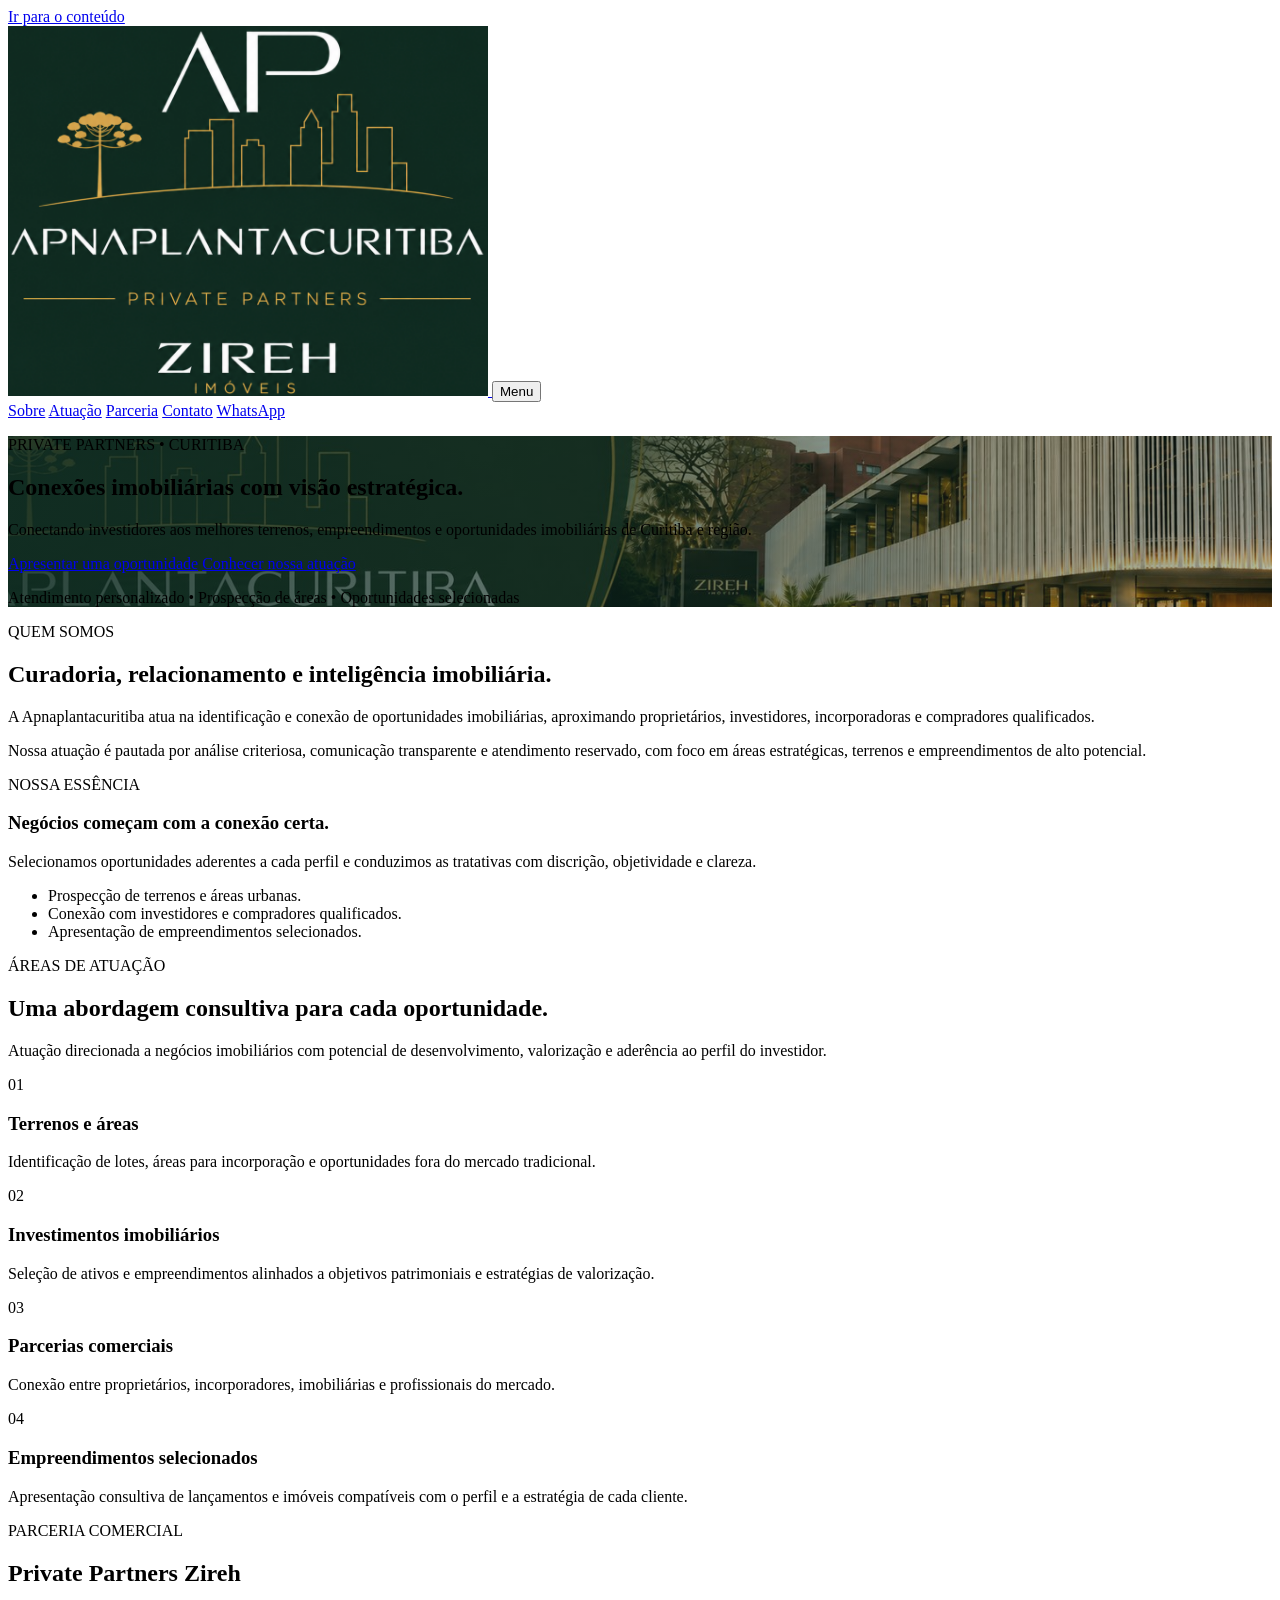
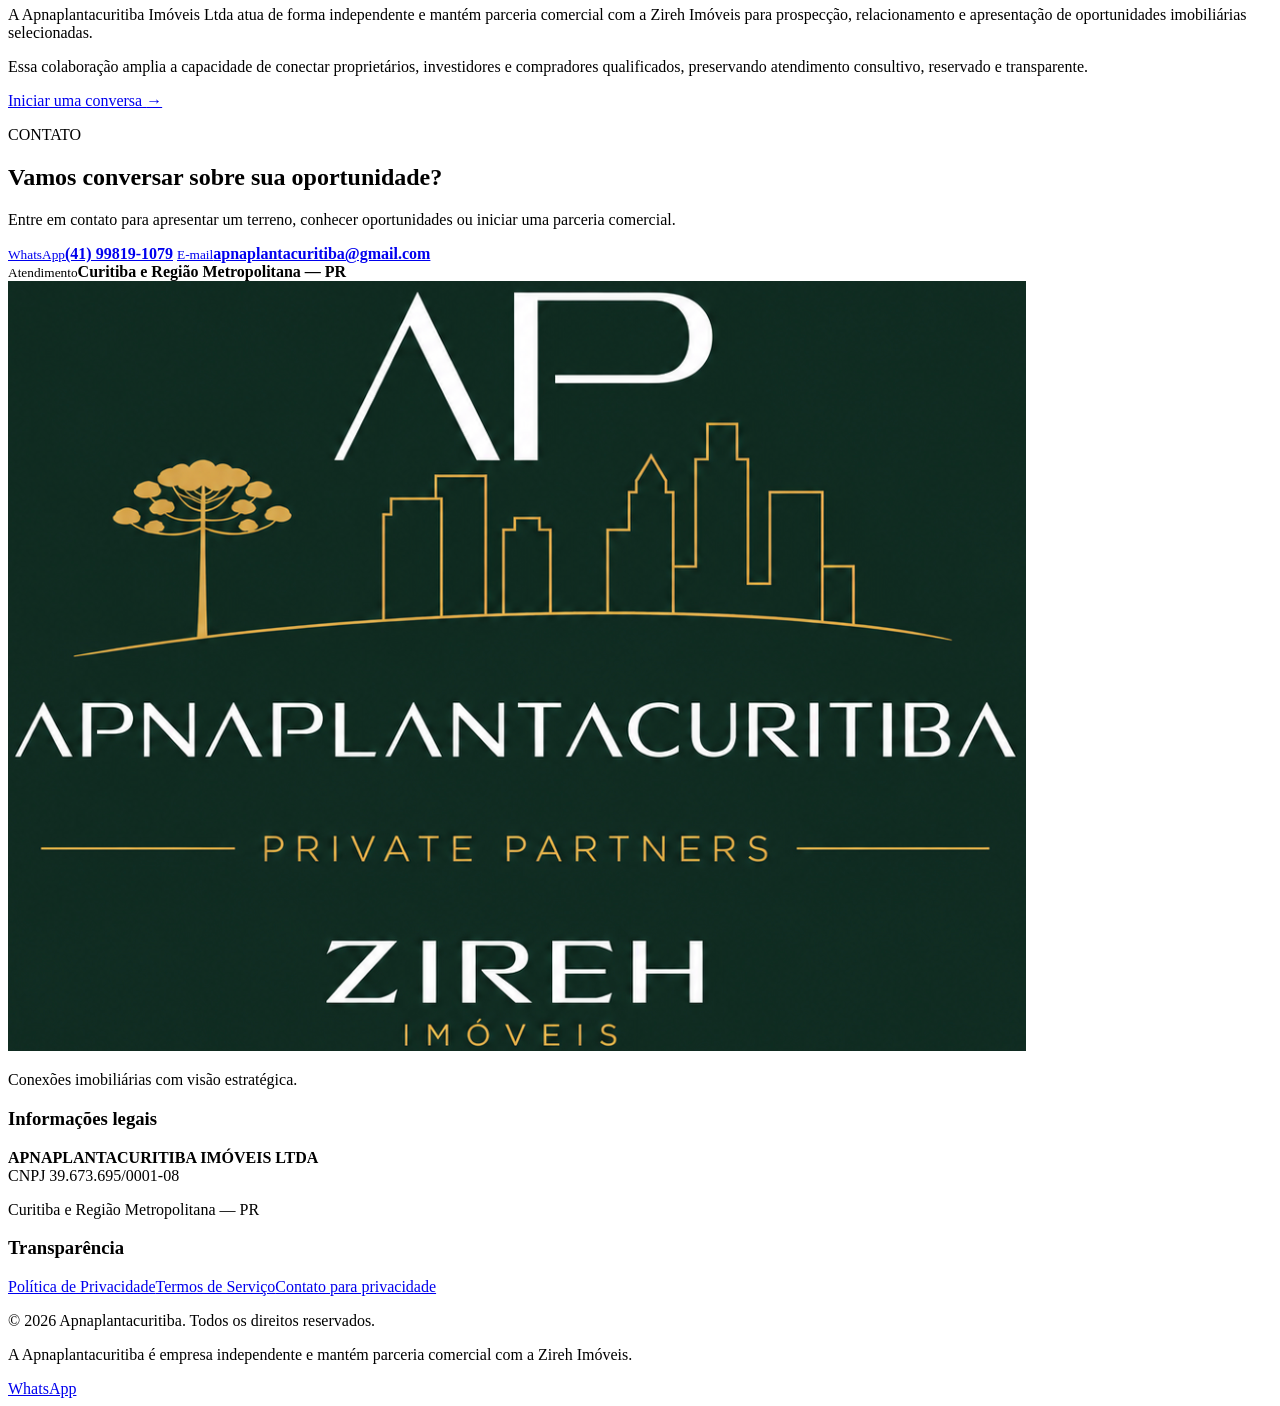
==== commit 8af3d028: "Update index.html" ====
--- a/index.html
+++ b/index.html
@@ -17,7 +17,7 @@
 <link rel="icon" type="image/png" href="logo.png"> 
 <link rel="apple-touch-icon" href="logo.png">
 <link rel="preload" href="hero.jpg" as="image">
-  <link rel="stylesheet" href="style.css">
+  <link rel="stylesheet" href="estilo.css">
   <script type="application/ld+json">
   {
     "@context":"https://schema.org",
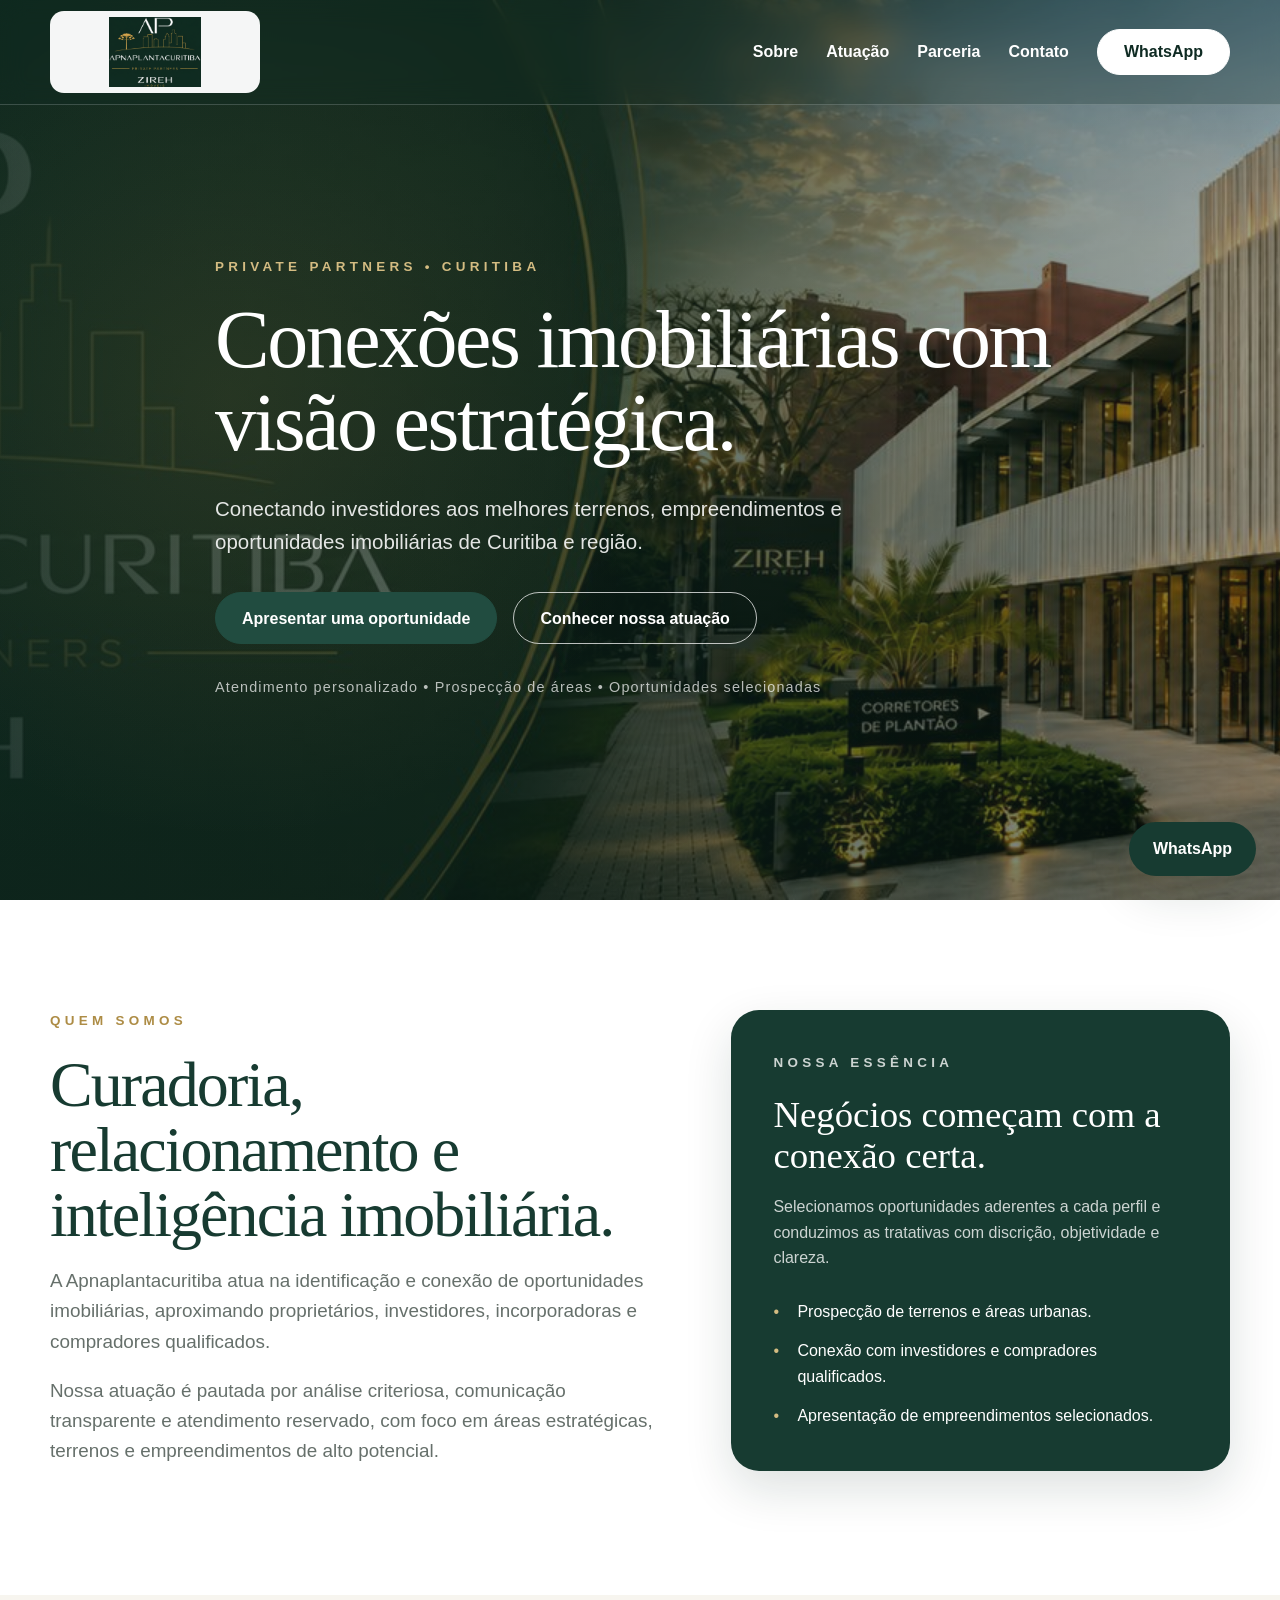
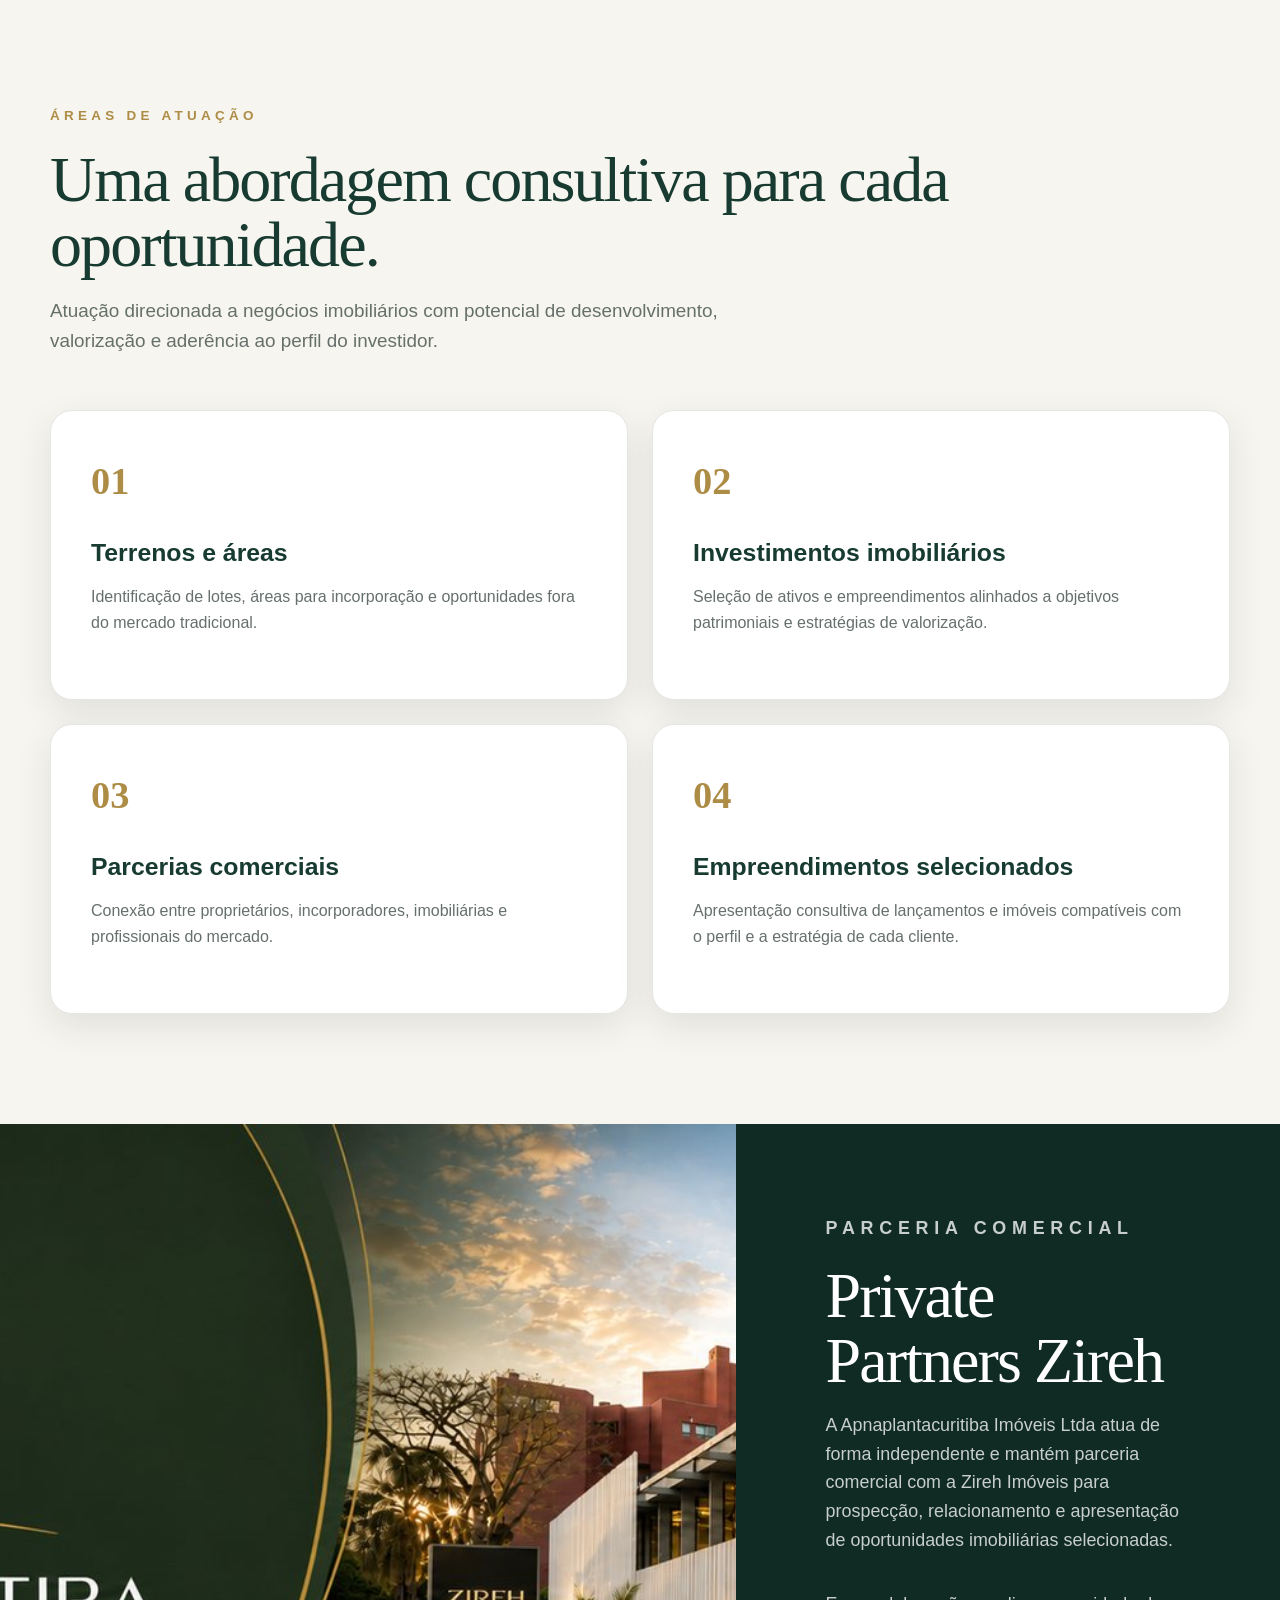
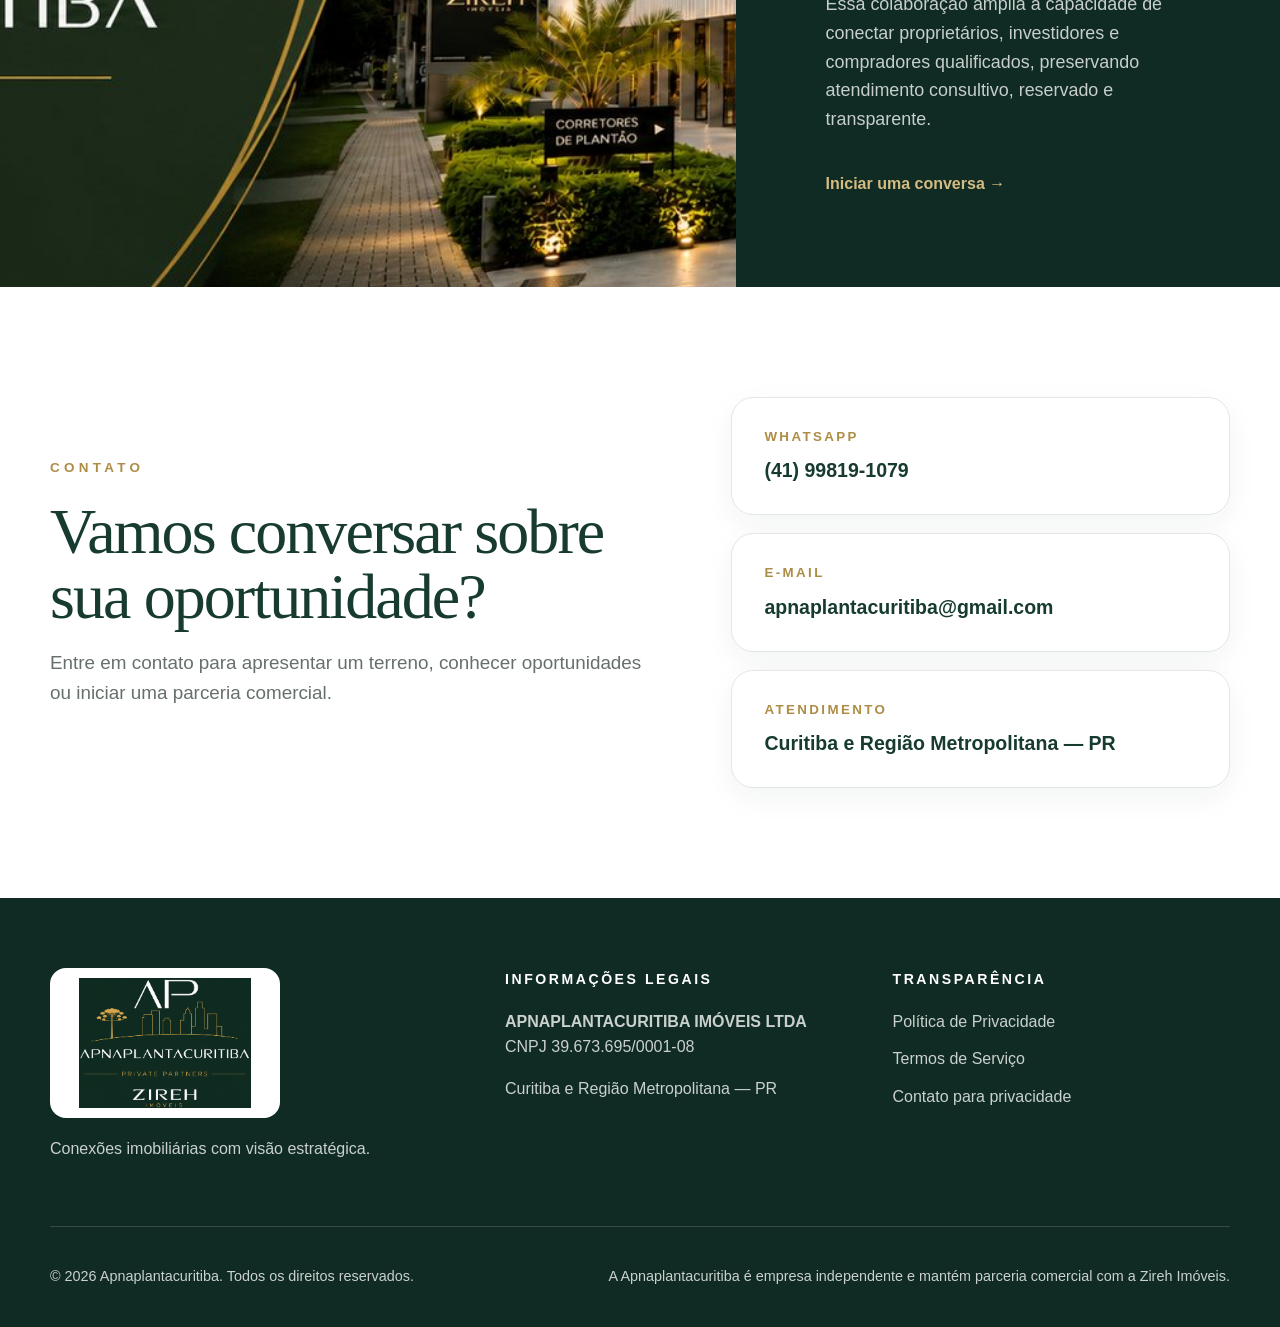
==== commit 0c8dfd74: "Update index.html" ====
--- a/index.html
+++ b/index.html
@@ -17,7 +17,7 @@
 <link rel="icon" type="image/png" href="logo.png"> 
 <link rel="apple-touch-icon" href="logo.png">
 <link rel="preload" href="hero.jpg" as="image">
-  <link rel="stylesheet" href="estilo.css">
+  <link rel="stylesheet" href="style.css">
   <script type="application/ld+json">
   {
     "@context":"https://schema.org",
--- a/style.css
+++ b/style.css
@@ -0,0 +1,9 @@
+:root{--verde:#173b31;--verde-hover:#214c40;--verde-escuro:#0f2b23;--ouro:#ad8c45;--ouro-claro:#d4bc82;--branco:#fff;--creme:#f7f5ef;--tinta:#202622;--silenciado:#66706b;--linha:#e4e7e3;--sombra:0 18px 48px rgba(15,43,35,.14)}
+*{box-sizing:border-box}html{scroll-behavior:smooth;scroll-padding-top:110px}body{margin:0;background:#fff;color:var(--tinta);font-family:-apple-system,BlinkMacSystemFont,"Segoe UI",Roboto,Helvetica,Arial,sans-serif;line-height:1.6;-webkit-font-smoothing:antialiased}img{display:block;max-width:100%}a{color:inherit;text-decoration:none}.container{width:min(1180px,calc(100% - 40px));margin:auto}.skip-link{position:fixed;left:16px;top:12px;z-index:9999;transform:translateY(-160%);background:var(--verde-escuro);color:#fff;padding:10px 14px;border-radius:10px}.skip-link:focus{transform:none}
+.site-header{position:absolute;inset:0 0 auto;z-index:50;background:rgba(15,43,35,.24);border-bottom:1px solid rgba(255,255,255,.18);backdrop-filter:blur(12px)}.nav-wrap{min-height:104px;display:flex;align-items:center;justify-content:space-between;gap:28px}.brand{display:inline-flex;align-items:center}.brand img{width:210px;height:82px;object-fit:contain;background:rgba(255,255,255,.96);border-radius:14px;padding:6px 10px}.main-nav{display:flex;align-items:center;gap:28px}.main-nav>a:not(.button){color:#fff;font-weight:600}.main-nav>a:not(.button):hover{color:var(--ouro-claro)}.menu-toggle{display:none;border:1px solid rgba(255,255,255,.45);background:rgba(255,255,255,.12);color:#fff;border-radius:999px;padding:10px 18px}.button{display:inline-flex;align-items:center;justify-content:center;min-height:52px;padding:0 26px;border:1px solid var(--verde);border-radius:999px;background:var(--verde);color:#fff;font-weight:700;transition:.2s}.button:hover{background:var(--verde-hover);transform:translateY(-2px)}.button-small{min-height:46px;background:#fff;color:var(--verde-escuro);border-color:#fff}
+.hero{position:relative;min-height:900px;display:flex;align-items:center;overflow:hidden;background:linear-gradient(90deg,rgba(10,35,28,.94),rgba(10,35,28,.78) 43%,rgba(10,35,28,.25)),url("hero.jpg") center/cover no-repeat}.hero-overlay{position:absolute;inset:0;background:radial-gradient(circle at 18% 44%,rgba(173,140,69,.14),transparent 38%),linear-gradient(180deg,rgba(0,0,0,.08),rgba(0,0,0,.18))}.hero-content{position:relative;z-index:2;padding-top:150px;padding-bottom:80px;max-width:850px}.eyebrow{margin:0 0 20px;color:var(--ouro-claro);font-size:.84rem;font-weight:800;letter-spacing:.32em}.eyebrow.dark{color:var(--ouro)}.hero h1,.section h2,.image-section h2,.contact-section h2{margin:0;font-family:Georgia,"Times New Roman",serif;font-weight:400;line-height:1.02;letter-spacing:-.03em}.hero h1{color:#fff;font-size:clamp(3.5rem,6.4vw,6.8rem)}.hero-copy{max-width:760px;margin:28px 0 0;color:rgba(255,255,255,.88);font-size:clamp(1.1rem,1.6vw,1.35rem)}.hero-actions{display:flex;flex-wrap:wrap;gap:16px;margin-top:34px}.hero .button{background:var(--verde-hover);border-color:var(--verde-hover)}.hero .button-outline{background:transparent;color:#fff;border-color:rgba(255,255,255,.72)}.hero-note{margin-top:32px;color:rgba(255,255,255,.7);font-size:.9rem;letter-spacing:.08em}
+.section{padding:110px 0}.section-soft{background:var(--creme)}.split-grid,.contact-grid{display:grid;grid-template-columns:minmax(0,1.1fr) minmax(340px,.9fr);gap:72px;align-items:start}.section h2,.contact-section h2{color:var(--verde);font-size:clamp(3rem,5vw,5.4rem)}.lead{color:var(--silenciado);font-size:1.18rem;max-width:760px}.statement-card{background:var(--verde);color:#fff;border-radius:28px;padding:42px;box-shadow:var(--sombra)}.statement-card h3{margin:0 0 18px;font-family:Georgia,"Times New Roman",serif;font-size:2.3rem;font-weight:400;line-height:1.12}.statement-card p{color:rgba(255,255,255,.78)}.check-list{margin:28px 0 0;padding:0;list-style:none}.check-list li{position:relative;padding-left:24px;margin-top:14px}.check-list li:before{content:"•";position:absolute;left:0;color:var(--ouro-claro)}.section-heading{max-width:900px;margin-bottom:54px}.card-grid{display:grid;grid-template-columns:repeat(2,minmax(0,1fr));gap:24px}.service-card{min-height:290px;background:#fff;border:1px solid var(--linha);border-radius:22px;padding:40px;box-shadow:0 12px 35px rgba(15,43,35,.1)}.service-card span{display:block;color:var(--ouro);font-family:Georgia,"Times New Roman",serif;font-size:2.4rem;font-weight:700}.service-card h3{color:var(--verde);font-size:1.55rem;margin:20px 0 12px}.service-card p{color:var(--silenciado);margin:0}
+.image-section{display:grid;grid-template-columns:1.15fr .85fr;min-height:720px;background:var(--verde-escuro)}.image-panel{min-height:720px;background:url("hero.jpg") center/cover no-repeat}.partnership-panel{display:flex;flex-direction:column;justify-content:center;padding:clamp(50px,7vw,110px);color:#fff}.partnership-panel h2{color:#fff;font-size:clamp(3.4rem,5vw,5.6rem)}.partnership-panel p{color:rgba(255,255,255,.77);font-size:1.12rem}.text-link{margin-top:20px;color:var(--ouro-claro);font-weight:700}.contact-grid{align-items:center}.contact-cards{display:grid;gap:18px}.contact-cards a,.contact-cards div{display:flex;flex-direction:column;gap:8px;padding:28px 32px;border:1px solid var(--linha);border-radius:22px;background:#fff;box-shadow:0 10px 30px rgba(15,43,35,.05)}.contact-cards small{color:var(--ouro);font-weight:800;letter-spacing:.18em;text-transform:uppercase}.contact-cards strong{color:var(--verde);font-size:1.22rem;overflow-wrap:anywhere}
+.site-footer{background:var(--verde-escuro);color:rgba(255,255,255,.78);padding:70px 0 24px}.footer-grid{display:grid;grid-template-columns:1.2fr 1fr 1fr;gap:50px}.footer-logo{width:230px;height:150px;object-fit:contain;background:#fff;border-radius:16px;padding:10px;margin-bottom:18px}.site-footer h3{margin:0 0 18px;color:#fff;font-size:.88rem;letter-spacing:.18em;text-transform:uppercase}.site-footer a{display:block;margin-top:12px}.footer-bottom{display:flex;justify-content:space-between;gap:30px;margin-top:48px;padding-top:24px;border-top:1px solid rgba(255,255,255,.15);font-size:.9rem}.disclaimer{max-width:700px;text-align:right}.floating-whatsapp{position:fixed;right:24px;bottom:24px;z-index:60;display:inline-flex;align-items:center;justify-content:center;min-height:54px;padding:0 24px;border-radius:999px;background:var(--verde);color:#fff;font-weight:800;box-shadow:var(--sombra)}.reveal{opacity:1;transform:none}.js .reveal{opacity:0;transform:translateY(22px);transition:opacity .7s,transform .7s}.js .reveal.visible{opacity:1;transform:none}
+@media(max-width:980px){.nav-wrap{min-height:88px}.brand img{width:170px;height:68px}.menu-toggle{display:inline-flex}.main-nav{position:absolute;top:78px;right:20px;left:20px;display:none;flex-direction:column;align-items:stretch;gap:0;padding:14px;background:rgba(15,43,35,.98);border:1px solid rgba(255,255,255,.14);border-radius:18px;box-shadow:var(--sombra)}.main-nav.open{display:flex}.main-nav>a{padding:13px 14px}.main-nav .button{margin-top:8px}.hero{min-height:820px;background-position:62% center}.hero-content{padding-top:140px}.split-grid,.contact-grid{grid-template-columns:1fr;gap:42px}.image-section{grid-template-columns:1fr}.image-panel{min-height:480px}.partnership-panel{min-height:520px}.footer-grid{grid-template-columns:1fr 1fr}}
+@media(max-width:720px){.container{width:min(100% - 28px,1180px)}html{scroll-padding-top:90px}.nav-wrap{min-height:82px}.brand img{width:145px;height:60px;padding:4px 7px}.hero{min-height:760px;background-position:68% center}.hero-content{padding-top:125px;padding-bottom:58px}.hero h1{font-size:clamp(2.7rem,13vw,4.2rem)}.hero-copy{font-size:1.05rem}.hero-actions{flex-direction:column}.hero-actions .button{width:100%}.section{padding:78px 0}.section h2,.contact-section h2{font-size:clamp(2.6rem,11vw,4rem)}.statement-card{padding:30px 24px}.card-grid{grid-template-columns:1fr}.service-card{min-height:auto;padding:30px 24px}.image-panel{min-height:360px}.partnership-panel{min-height:auto;padding:62px 24px}.partnership-panel h2{font-size:clamp(2.8rem,12vw,4.2rem)}.contact-cards a,.contact-cards div{padding:24px 22px}.footer-grid{grid-template-columns:1fr;gap:36px}.footer-bottom{flex-direction:column}.disclaimer{text-align:left}.floating-whatsapp{right:14px;bottom:14px;min-height:50px;padding-inline:20px}}
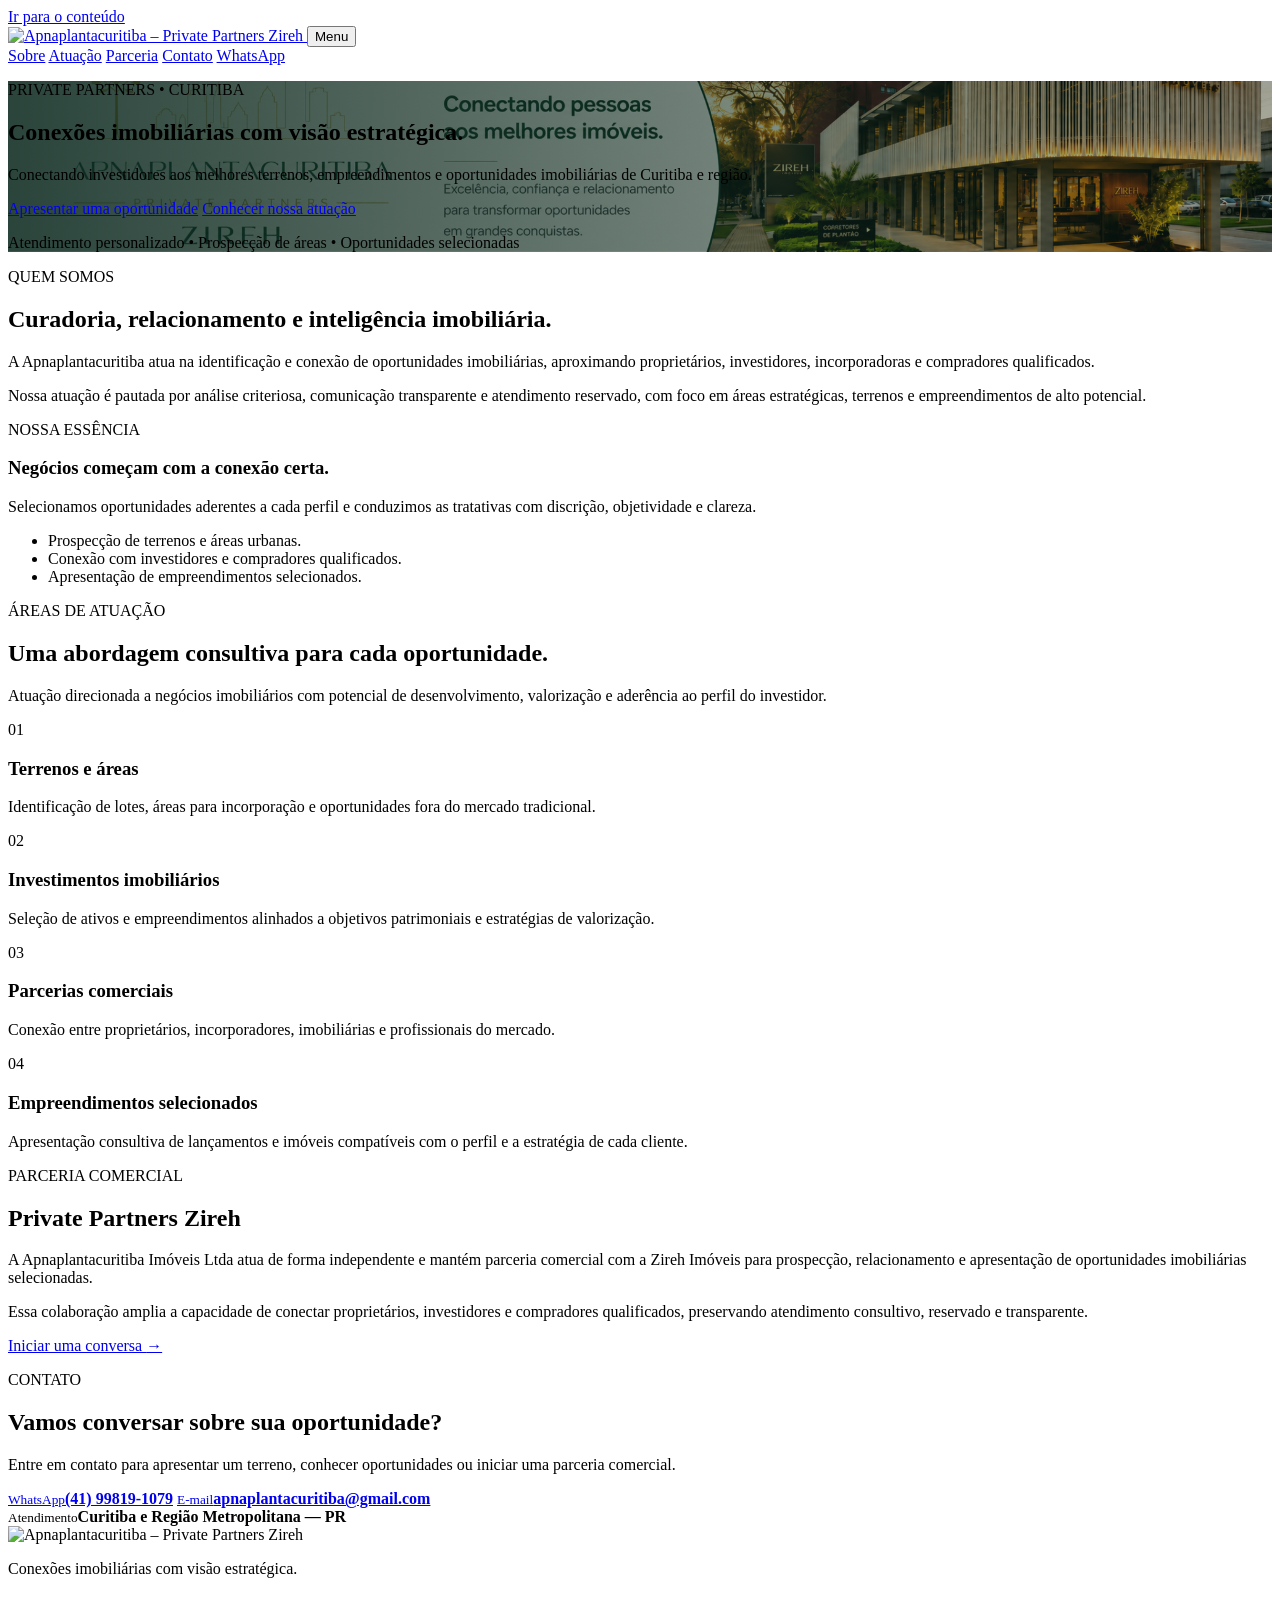
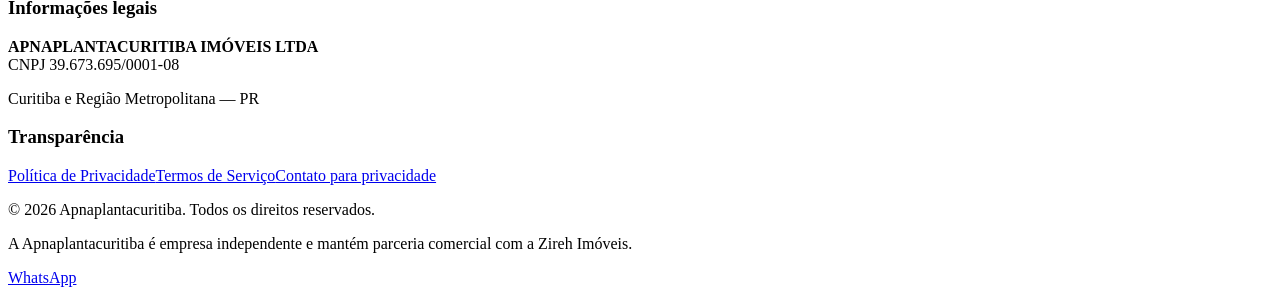
==== commit 078391ea: "Add files via upload" ====
--- a/index.html
+++ b/index.html
@@ -13,10 +13,10 @@
   <meta property="og:title" content="Apnaplantacuritiba | Private Partners Zireh">
   <meta property="og:description" content="Conexões imobiliárias com visão estratégica.">
   <meta property="og:url" content="https://apnaplantacuritiba-lgtm.github.io/apnaplanta/">
-  <meta property="og:image" content="https://apnaplantacuritiba-lgtm.github.io/apnaplanta/hero.jpg"> 
+  <meta property="og:image" content="https://apnaplantacuritiba-lgtm.github.io/apnaplanta/hero.png"> 
 <link rel="icon" type="image/png" href="logo.png"> 
 <link rel="apple-touch-icon" href="logo.png">
-<link rel="preload" href="hero.jpg" as="image">
+<link rel="preload" href="hero.png" as="image" type="image/png">
   <link rel="stylesheet" href="style.css">
   <script type="application/ld+json">
   {
@@ -26,7 +26,7 @@
     "alternateName":"Apnaplantacuritiba – Private Partners Zireh",
     "url":"https://apnaplantacuritiba-lgtm.github.io/apnaplanta/",
     "logo":"https://apnaplantacuritiba-lgtm.github.io/apnaplanta/logo.png",
-    "image":"https://apnaplantacuritiba-lgtm.github.io/apnaplanta/hero.jpg",
+    "image":"https://apnaplantacuritiba-lgtm.github.io/apnaplanta/hero.png",
     "telephone":"+55 41 99819-1079",
     "email":"apnaplantacuritiba@gmail.com",
     "taxID":"39.673.695/0001-08",
@@ -53,7 +53,7 @@
   </header>
 
   <main id="conteudo">
-    <section class="hero" aria-label="Apresentação" style="background-image: linear-gradient(90deg, rgba(15,45,35,.88), rgba(15,45,35,.32)), url('hero.jpg'); background-size: cover; background-position: center;">
+    <section class="hero" aria-label="Apresentação" style="background-image: linear-gradient(90deg, rgba(15,45,35,.88), rgba(15,45,35,.32)), url('hero.png'); background-size: cover; background-position: center;">
       <div class="hero-overlay"></div>
       <div class="container hero-content reveal">
         <p class="eyebrow">PRIVATE PARTNERS • CURITIBA</p>
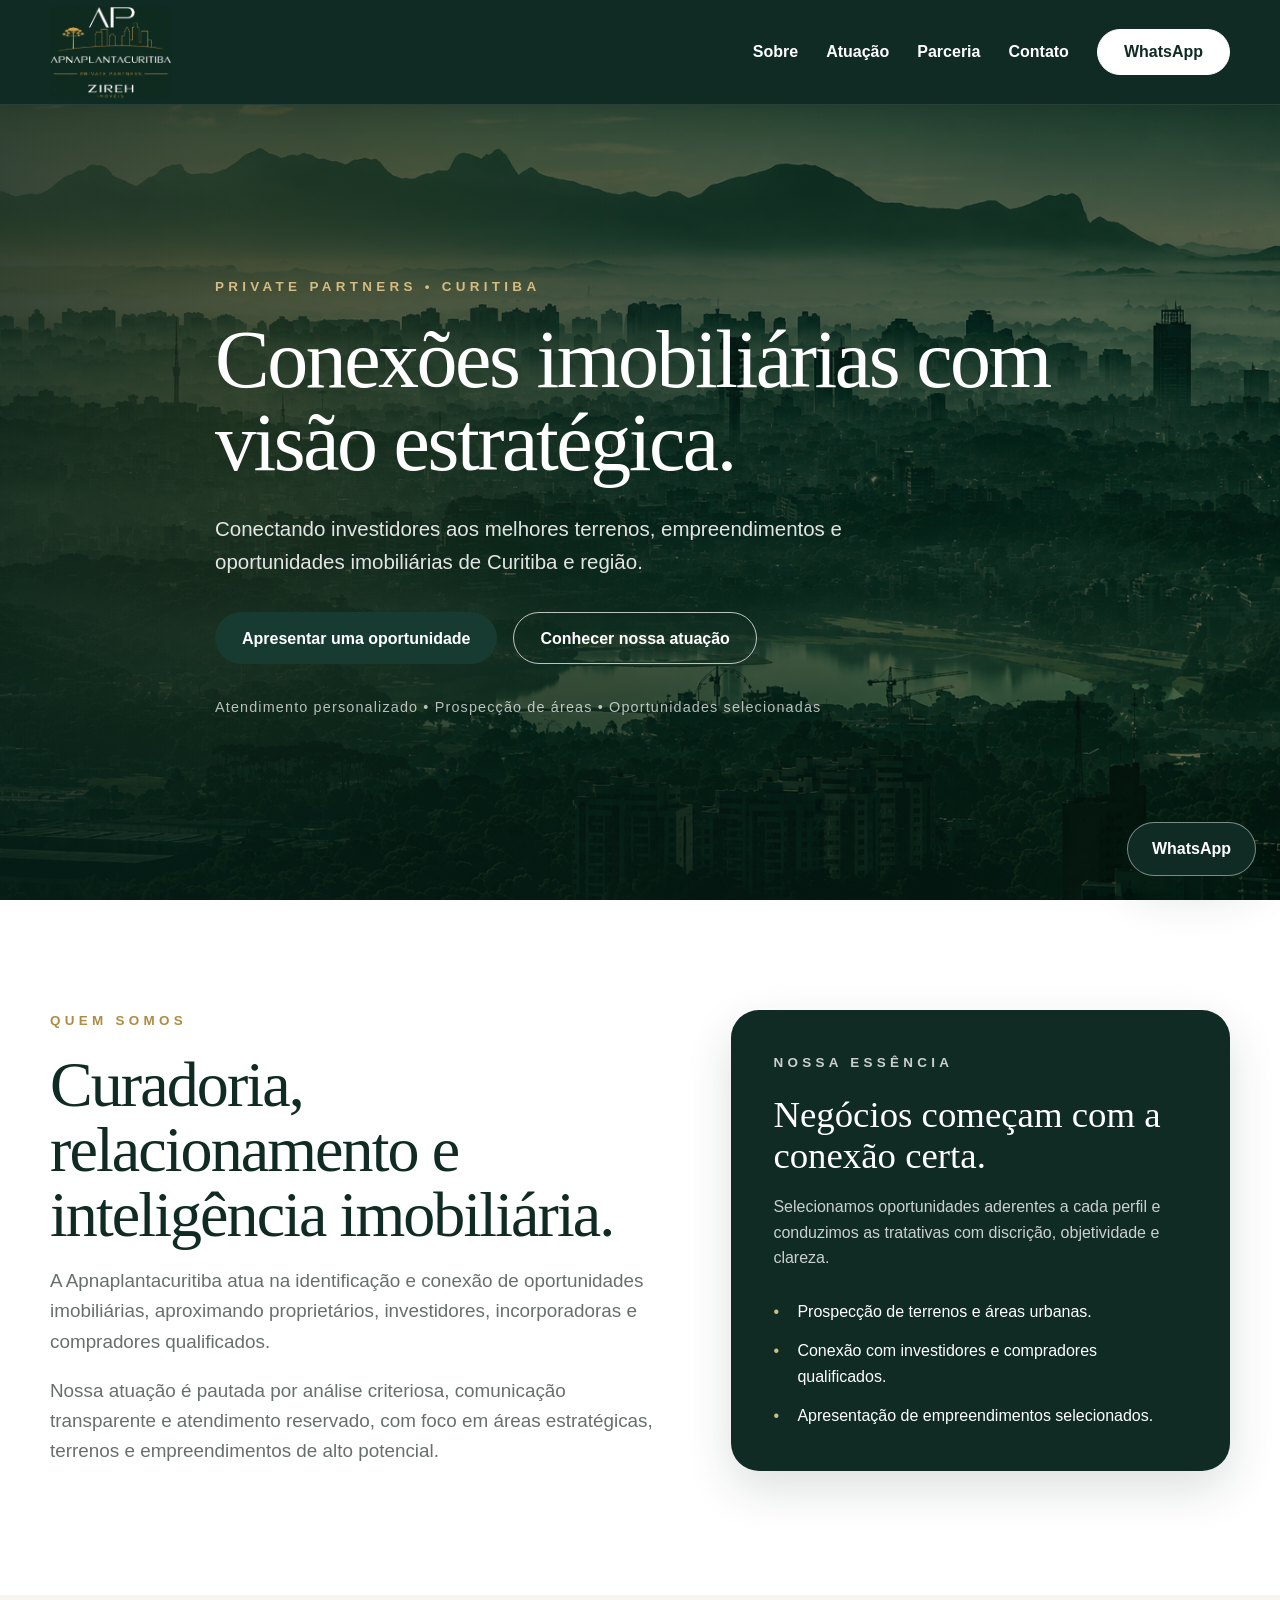
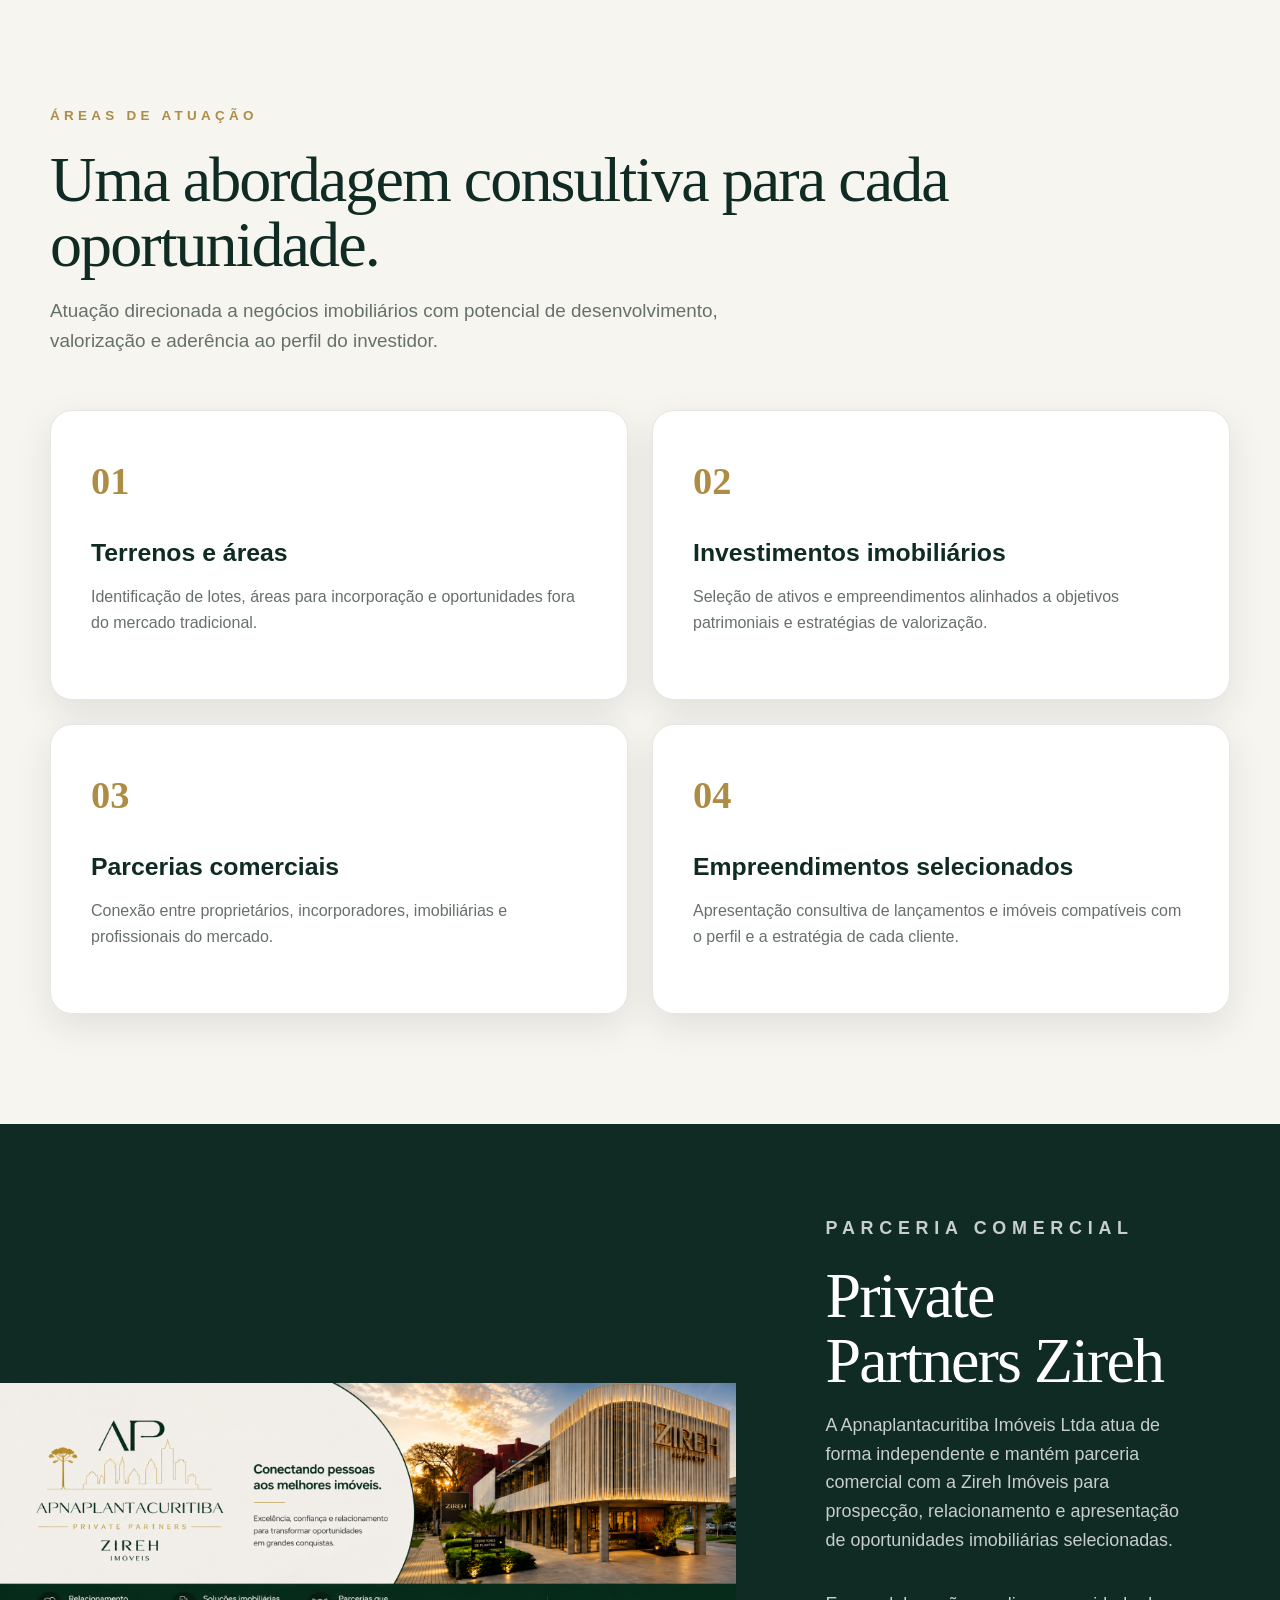
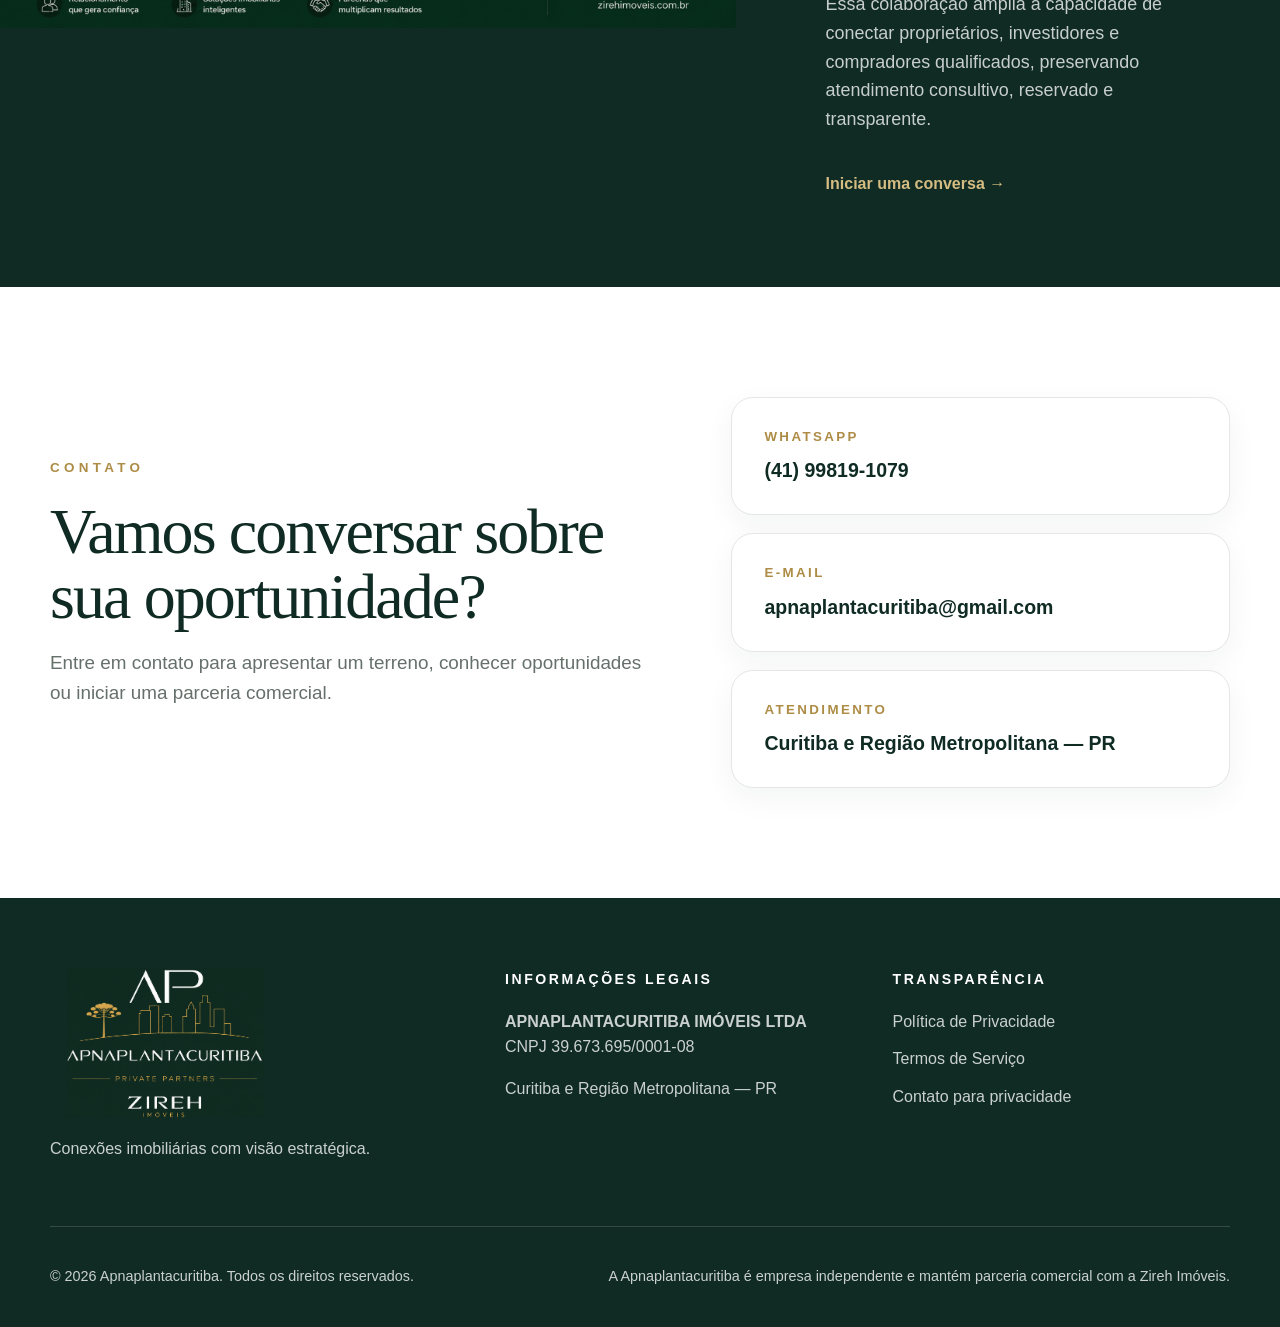
==== commit b120adf1: "Update index.html" ====
--- a/index.html
+++ b/index.html
@@ -53,7 +53,7 @@
   </header>
 
   <main id="conteudo">
-    <section class="hero" aria-label="Apresentação" style="background-image: linear-gradient(90deg, rgba(15,45,35,.88), rgba(15,45,35,.32)), url('hero.png'); background-size: cover; background-position: center;">
+    <section class="hero" aria-label="Apresentação" style="background-image: linear-gradient(90deg, rgba(7,35,27,.82), rgba(7,35,27,.45)), url('skyline.png'); background-size: cover; background-position: center center; background-repeat: no-repeat;">
       <div class="hero-overlay"></div>
       <div class="container hero-content reveal">
         <p class="eyebrow">PRIVATE PARTNERS • CURITIBA</p>
--- a/style.css
+++ b/style.css
@@ -0,0 +1,1480 @@
+/* ==========================================================
+   APNAPLANTACURITIBA — CSS PRINCIPAL
+   ========================================================== */
+
+:root {
+  --verde: #173b31;
+  --verde-hover: #214c40;
+  --verde-escuro: #0f2b23;
+  --ouro: #ad8c45;
+  --ouro-claro: #d4bc82;
+  --branco: #ffffff;
+  --creme: #f7f5ef;
+  --tinta: #202622;
+  --silenciado: #66706b;
+  --linha: #e4e7e3;
+  --sombra: 0 18px 48px rgba(15, 43, 35, 0.14);
+}
+
+/* ==========================================================
+   RESET E ESTRUTURA GERAL
+   ========================================================== */
+
+* {
+  box-sizing: border-box;
+}
+
+html {
+  scroll-behavior: smooth;
+  scroll-padding-top: 110px;
+}
+
+body {
+  width: 100%;
+  max-width: 100%;
+  margin: 0;
+  overflow-x: hidden;
+
+  background: var(--branco);
+  color: var(--tinta);
+
+  font-family:
+    -apple-system,
+    BlinkMacSystemFont,
+    "Segoe UI",
+    Roboto,
+    Helvetica,
+    Arial,
+    sans-serif;
+
+  line-height: 1.6;
+  -webkit-font-smoothing: antialiased;
+}
+
+img {
+  display: block;
+  max-width: 100%;
+  height: auto;
+}
+
+a {
+  color: inherit;
+  text-decoration: none;
+}
+
+button {
+  font: inherit;
+}
+
+.container {
+  width: min(1180px, calc(100% - 40px));
+  margin-inline: auto;
+}
+
+.skip-link {
+  position: fixed;
+  top: 12px;
+  left: 16px;
+  z-index: 9999;
+
+  padding: 10px 14px;
+
+  color: var(--branco);
+  background: var(--verde-escuro);
+
+  border-radius: 10px;
+
+  transform: translateY(-160%);
+}
+
+.skip-link:focus {
+  transform: none;
+}
+
+/* ==========================================================
+   CABEÇALHO
+   ========================================================== */
+
+.site-header {
+  position: fixed;
+  top: 0;
+  right: 0;
+  left: 0;
+  z-index: 9999;
+
+  width: 100%;
+
+  background: var(--verde);
+  border-bottom: 1px solid rgba(255, 255, 255, 0.1);
+
+  box-shadow: 0 6px 24px rgba(0, 0, 0, 0.1);
+}
+
+.site-header .container,
+.nav-wrap,
+.brand,
+.brand img,
+.main-nav {
+  background: var(--verde);
+}
+
+.nav-wrap {
+  position: relative;
+
+  min-height: 104px;
+
+  display: flex;
+  align-items: center;
+  justify-content: space-between;
+  gap: 28px;
+}
+
+/* ==========================================================
+   LOGO
+   ========================================================== */
+
+.brand {
+  flex: 0 0 auto;
+
+  display: inline-flex;
+  align-items: center;
+}
+
+.brand img {
+  width: 210px;
+  height: 92px;
+
+  padding: 0;
+
+  object-fit: contain;
+  object-position: left center;
+
+  border: 0;
+  border-radius: 0;
+}
+
+/* ==========================================================
+   MENU DESKTOP
+   ========================================================== */
+
+.main-nav {
+  display: flex;
+  align-items: center;
+  justify-content: flex-end;
+  gap: 28px;
+}
+
+.main-nav > a:not(.button) {
+  position: relative;
+
+  padding: 12px 0;
+
+  color: var(--branco);
+  background: transparent;
+
+  font-weight: 600;
+
+  transition: color 0.2s ease;
+}
+
+.main-nav > a:not(.button)::after {
+  content: "";
+
+  position: absolute;
+  right: 100%;
+  bottom: 4px;
+  left: 0;
+
+  height: 2px;
+
+  background: var(--ouro-claro);
+
+  transition: right 0.2s ease;
+}
+
+.main-nav > a:not(.button):hover {
+  color: var(--ouro-claro);
+}
+
+.main-nav > a:not(.button):hover::after {
+  right: 0;
+}
+
+/* ==========================================================
+   BOTÃO MENU MOBILE
+   ========================================================== */
+
+.menu-toggle {
+  display: none;
+
+  min-height: 46px;
+  padding: 9px 18px;
+
+  color: var(--branco);
+  background: transparent;
+
+  border: 1px solid rgba(255, 255, 255, 0.55);
+  border-radius: 999px;
+
+  cursor: pointer;
+}
+
+/* ==========================================================
+   BOTÕES
+   ========================================================== */
+
+.button {
+  min-height: 52px;
+  padding: 0 26px;
+
+  display: inline-flex;
+  align-items: center;
+  justify-content: center;
+
+  color: var(--branco);
+  background: var(--verde);
+
+  border: 1px solid var(--verde);
+  border-radius: 999px;
+
+  font-weight: 700;
+  text-align: center;
+
+  transition:
+    background 0.2s ease,
+    border-color 0.2s ease,
+    color 0.2s ease,
+    transform 0.2s ease;
+}
+
+.button:hover {
+  background: var(--verde-hover);
+  border-color: var(--verde-hover);
+
+  transform: translateY(-2px);
+}
+
+.button-small {
+  min-height: 46px;
+
+  color: var(--verde-escuro);
+  background: var(--branco);
+
+  border-color: var(--branco);
+}
+
+.button-small:hover {
+  color: var(--branco);
+  background: var(--ouro);
+  border-color: var(--ouro);
+}
+
+/* ==========================================================
+   HERO
+   ========================================================== */
+
+.hero {
+  position: relative;
+
+  min-height: 900px;
+
+  display: flex;
+  align-items: center;
+
+  overflow: hidden;
+
+  background:
+    linear-gradient(
+      90deg,
+      rgba(10, 35, 28, 0.94),
+      rgba(10, 35, 28, 0.78) 43%,
+      rgba(10, 35, 28, 0.25)
+    ),
+    url("hero.png") center / cover no-repeat;
+}
+
+.hero-overlay {
+  position: absolute;
+  inset: 0;
+
+  background:
+    radial-gradient(
+      circle at 18% 44%,
+      rgba(173, 140, 69, 0.14),
+      transparent 38%
+    ),
+    linear-gradient(
+      180deg,
+      rgba(0, 0, 0, 0.08),
+      rgba(0, 0, 0, 0.18)
+    );
+}
+
+.hero-content {
+  position: relative;
+  z-index: 2;
+
+  max-width: 850px;
+
+  padding-top: 190px;
+  padding-bottom: 80px;
+}
+
+.eyebrow {
+  margin: 0 0 20px;
+
+  color: var(--ouro-claro);
+
+  font-size: 0.84rem;
+  font-weight: 800;
+  letter-spacing: 0.32em;
+  text-transform: uppercase;
+}
+
+.eyebrow.dark {
+  color: var(--ouro);
+}
+
+.hero h1,
+.section h2,
+.image-section h2,
+.contact-section h2 {
+  margin: 0;
+
+  font-family: Georgia, "Times New Roman", serif;
+  font-weight: 400;
+  line-height: 1.02;
+  letter-spacing: -0.03em;
+}
+
+.hero h1 {
+  color: var(--branco);
+
+  font-size: clamp(3.5rem, 6.4vw, 6.8rem);
+}
+
+.hero-copy {
+  max-width: 760px;
+  margin: 28px 0 0;
+
+  color: rgba(255, 255, 255, 0.88);
+
+  font-size: clamp(1.1rem, 1.6vw, 1.35rem);
+}
+
+.hero-actions {
+  margin-top: 34px;
+
+  display: flex;
+  flex-wrap: wrap;
+  gap: 16px;
+}
+
+.hero .button {
+  background: var(--verde-hover);
+  border-color: var(--verde-hover);
+}
+
+.hero .button-outline {
+  color: var(--branco);
+  background: transparent;
+
+  border-color: rgba(255, 255, 255, 0.72);
+}
+
+.hero .button-outline:hover {
+  color: var(--verde);
+  background: var(--branco);
+  border-color: var(--branco);
+}
+
+.hero-note {
+  margin-top: 32px;
+
+  color: rgba(255, 255, 255, 0.7);
+
+  font-size: 0.9rem;
+  letter-spacing: 0.08em;
+}
+
+/* ==========================================================
+   SEÇÕES
+   ========================================================== */
+
+.section {
+  padding: 110px 0;
+}
+
+.section-soft {
+  background: var(--creme);
+}
+
+.split-grid,
+.contact-grid {
+  display: grid;
+  grid-template-columns: minmax(0, 1.1fr) minmax(340px, 0.9fr);
+  align-items: start;
+  gap: 72px;
+}
+
+.section h2,
+.contact-section h2 {
+  color: var(--verde);
+
+  font-size: clamp(3rem, 5vw, 5.4rem);
+}
+
+.lead {
+  max-width: 760px;
+
+  color: var(--silenciado);
+
+  font-size: 1.18rem;
+}
+
+.statement-card {
+  padding: 42px;
+
+  color: var(--branco);
+  background: var(--verde);
+
+  border-radius: 28px;
+
+  box-shadow: var(--sombra);
+}
+
+.statement-card h3 {
+  margin: 0 0 18px;
+
+  font-family: Georgia, "Times New Roman", serif;
+  font-size: 2.3rem;
+  font-weight: 400;
+  line-height: 1.12;
+}
+
+.statement-card p {
+  color: rgba(255, 255, 255, 0.78);
+}
+
+.check-list {
+  margin: 28px 0 0;
+  padding: 0;
+
+  list-style: none;
+}
+
+.check-list li {
+  position: relative;
+
+  margin-top: 14px;
+  padding-left: 24px;
+}
+
+.check-list li::before {
+  content: "•";
+
+  position: absolute;
+  left: 0;
+
+  color: var(--ouro-claro);
+}
+
+/* ==========================================================
+   CARDS
+   ========================================================== */
+
+.section-heading {
+  max-width: 900px;
+  margin-bottom: 54px;
+}
+
+.card-grid {
+  display: grid;
+  grid-template-columns: repeat(2, minmax(0, 1fr));
+  gap: 24px;
+}
+
+.service-card {
+  min-height: 290px;
+  padding: 40px;
+
+  background: var(--branco);
+
+  border: 1px solid var(--linha);
+  border-radius: 22px;
+
+  box-shadow: 0 12px 35px rgba(15, 43, 35, 0.1);
+
+  transition:
+    transform 0.2s ease,
+    box-shadow 0.2s ease;
+}
+
+.service-card:hover {
+  box-shadow: var(--sombra);
+
+  transform: translateY(-5px);
+}
+
+.service-card span {
+  display: block;
+
+  color: var(--ouro);
+
+  font-family: Georgia, "Times New Roman", serif;
+  font-size: 2.4rem;
+  font-weight: 700;
+}
+
+.service-card h3 {
+  margin: 20px 0 12px;
+
+  color: var(--verde);
+
+  font-size: 1.55rem;
+}
+
+.service-card p {
+  margin: 0;
+
+  color: var(--silenciado);
+}
+
+/* ==========================================================
+   PARCERIA
+   ========================================================== */
+
+.image-section {
+  min-height: 720px;
+
+  display: grid;
+  grid-template-columns: 1.15fr 0.85fr;
+
+  background: var(--verde-escuro);
+}
+
+.image-panel {
+  min-height: 720px;
+
+  background:
+    var(--verde)
+    url("hero.png")
+    center / contain
+    no-repeat;
+}
+
+.partnership-panel {
+  padding: clamp(50px, 7vw, 110px);
+
+  display: flex;
+  flex-direction: column;
+  justify-content: center;
+
+  color: var(--branco);
+}
+
+.partnership-panel h2 {
+  color: var(--branco);
+
+  font-size: clamp(3.4rem, 5vw, 5.6rem);
+}
+
+.partnership-panel p {
+  color: rgba(255, 255, 255, 0.77);
+
+  font-size: 1.12rem;
+}
+
+.text-link {
+  width: fit-content;
+  margin-top: 20px;
+
+  color: var(--ouro-claro);
+
+  font-weight: 700;
+}
+
+/* ==========================================================
+   CONTATO
+   ========================================================== */
+
+.contact-grid {
+  align-items: center;
+}
+
+.contact-cards {
+  display: grid;
+  gap: 18px;
+}
+
+.contact-cards a,
+.contact-cards div {
+  padding: 28px 32px;
+
+  display: flex;
+  flex-direction: column;
+  gap: 8px;
+
+  background: var(--branco);
+
+  border: 1px solid var(--linha);
+  border-radius: 22px;
+
+  box-shadow: 0 10px 30px rgba(15, 43, 35, 0.05);
+}
+
+.contact-cards small {
+  color: var(--ouro);
+
+  font-weight: 800;
+  letter-spacing: 0.18em;
+  text-transform: uppercase;
+}
+
+.contact-cards strong {
+  color: var(--verde);
+
+  font-size: 1.22rem;
+
+  overflow-wrap: anywhere;
+}
+
+/* ==========================================================
+   RODAPÉ
+   ========================================================== */
+
+.site-footer {
+  padding: 70px 0 24px;
+
+  color: rgba(255, 255, 255, 0.78);
+  background: var(--verde-escuro);
+}
+
+.footer-grid {
+  display: grid;
+  grid-template-columns: 1.2fr 1fr 1fr;
+  gap: 50px;
+}
+
+.footer-logo {
+  width: 230px;
+  height: 150px;
+  margin-bottom: 18px;
+  padding: 0;
+
+  object-fit: contain;
+
+  background: transparent;
+
+  border: 0;
+  border-radius: 0;
+}
+
+.site-footer h3 {
+  margin: 0 0 18px;
+
+  color: var(--branco);
+
+  font-size: 0.88rem;
+  letter-spacing: 0.18em;
+  text-transform: uppercase;
+}
+
+.site-footer a {
+  display: block;
+
+  margin-top: 12px;
+}
+
+.footer-bottom {
+  margin-top: 48px;
+  padding-top: 24px;
+
+  display: flex;
+  justify-content: space-between;
+  gap: 30px;
+
+  border-top: 1px solid rgba(255, 255, 255, 0.15);
+
+  font-size: 0.9rem;
+}
+
+.disclaimer {
+  max-width: 700px;
+
+  text-align: right;
+}
+
+/* ==========================================================
+   WHATSAPP FLUTUANTE
+   ========================================================== */
+
+.floating-whatsapp {
+  position: fixed;
+  right: 24px;
+  bottom: 24px;
+  z-index: 10000;
+
+  min-height: 54px;
+  padding: 0 24px;
+
+  display: inline-flex;
+  align-items: center;
+  justify-content: center;
+
+  color: var(--branco);
+  background: var(--verde);
+
+  border: 1px solid rgba(255, 255, 255, 0.25);
+  border-radius: 999px;
+
+  font-weight: 800;
+
+  box-shadow: var(--sombra);
+}
+
+/* ==========================================================
+   ANIMAÇÕES
+   ========================================================== */
+
+.reveal {
+  opacity: 1;
+  transform: none;
+}
+
+.js .reveal {
+  opacity: 0;
+
+  transform: translateY(22px);
+
+  transition:
+    opacity 0.7s,
+    transform 0.7s;
+}
+
+.js .reveal.visible {
+  opacity: 1;
+
+  transform: none;
+}
+
+/* ==========================================================
+   TABLETS E CELULARES
+   ========================================================== */
+
+@media (max-width: 980px) {
+
+  html {
+    scroll-padding-top: 96px;
+  }
+
+  body {
+    padding-bottom: calc(82px + env(safe-area-inset-bottom));
+  }
+
+  .site-header {
+    background: var(--verde);
+  }
+
+  .site-header .container {
+    width: 100%;
+    max-width: none;
+    padding-inline: 18px;
+  }
+
+  .nav-wrap {
+    min-height: 96px;
+  }
+
+  .brand img {
+    width: 190px;
+    height: 86px;
+  }
+
+  .menu-toggle {
+    display: inline-flex;
+    align-items: center;
+    justify-content: center;
+  }
+
+  .main-nav {
+    position: fixed;
+    top: 96px;
+    right: 14px;
+    left: 14px;
+    z-index: 11000;
+
+    max-height: calc(100dvh - 116px - env(safe-area-inset-bottom));
+
+    display: none;
+    flex-direction: column;
+    align-items: stretch;
+    gap: 0;
+
+    padding: 12px 18px 18px;
+
+    overflow-y: auto;
+
+    background: var(--verde);
+
+    border: 1px solid rgba(255, 255, 255, 0.15);
+    border-radius: 0 0 20px 20px;
+
+    box-shadow: 0 20px 45px rgba(0, 0, 0, 0.28);
+
+    -webkit-overflow-scrolling: touch;
+  }
+
+  .main-nav.open {
+    display: flex;
+  }
+
+  .main-nav > a,
+  .main-nav > a:not(.button) {
+    width: 100%;
+    padding: 15px 4px;
+
+    color: var(--branco);
+    background: transparent;
+
+    border-bottom: 1px solid rgba(255, 255, 255, 0.12);
+
+    font-size: 17px;
+    text-align: left;
+  }
+
+  .main-nav > a:not(.button)::after {
+    display: none;
+  }
+
+  .main-nav .button {
+    width: 100%;
+    margin-top: 14px;
+
+    color: var(--verde);
+    background: var(--branco);
+
+    border-color: var(--branco);
+  }
+
+  .hero {
+    min-height: 820px;
+
+    background-position: 62% center;
+  }
+
+  .hero-content {
+    padding-top: 155px;
+  }
+
+  .split-grid,
+  .contact-grid {
+    grid-template-columns: 1fr;
+    gap: 42px;
+  }
+
+  .image-section {
+    display: block;
+    min-height: auto;
+  }
+
+  .image-panel {
+    width: 100%;
+    min-height: 0;
+
+    aspect-ratio: 16 / 9;
+
+    background-size: contain;
+    background-position: center;
+    background-repeat: no-repeat;
+  }
+
+  .partnership-panel {
+    min-height: auto;
+    padding: 64px 28px 100px;
+  }
+
+  .footer-grid {
+    grid-template-columns: 1fr 1fr;
+  }
+
+  .floating-whatsapp {
+    right: 16px;
+    bottom: calc(12px + env(safe-area-inset-bottom));
+    left: 16px;
+
+    min-height: 58px;
+  }
+}
+
+/* ==========================================================
+   SMARTPHONES
+   ========================================================== */
+
+@media (max-width: 720px) {
+
+  .container {
+    width: min(100% - 28px, 1180px);
+  }
+
+  .site-header .container {
+    width: 100%;
+    padding-inline: 14px;
+  }
+
+  .nav-wrap {
+    min-height: 92px;
+    gap: 12px;
+  }
+
+  .brand {
+    max-width: calc(100% - 105px);
+  }
+
+  .brand img {
+    width: 180px;
+    max-width: 100%;
+    height: 82px;
+  }
+
+  .menu-toggle {
+    min-width: 82px;
+    padding: 8px 14px;
+
+    font-size: 15px;
+  }
+
+  .main-nav {
+    top: 92px;
+  }
+
+  .hero {
+    min-height: 760px;
+
+    background-position: 68% center;
+  }
+
+  .hero-content {
+    padding-top: 135px;
+    padding-bottom: 65px;
+  }
+
+  .hero h1 {
+    max-width: 100%;
+
+    font-size: clamp(2.7rem, 13vw, 4.2rem);
+
+    overflow-wrap: break-word;
+  }
+
+  .hero-copy {
+    max-width: 100%;
+
+    font-size: 1.05rem;
+
+    overflow-wrap: break-word;
+  }
+
+  .hero-actions {
+    flex-direction: column;
+  }
+
+  .hero-actions .button {
+    width: 100%;
+    min-height: 58px;
+
+    padding: 12px 18px;
+  }
+
+  .section {
+    padding: 78px 0;
+  }
+
+  .section h2,
+  .contact-section h2 {
+    font-size: clamp(2.6rem, 11vw, 4rem);
+  }
+
+  .statement-card {
+    padding: 30px 24px;
+  }
+
+  .card-grid {
+    grid-template-columns: 1fr;
+  }
+
+  .service-card {
+    min-height: auto;
+    padding: 30px 24px;
+  }
+
+  .image-panel {
+    aspect-ratio: 16 / 9;
+  }
+
+  .partnership-panel {
+    padding: 62px 22px 110px;
+  }
+
+  .partnership-panel h2 {
+    font-size: clamp(2.8rem, 12vw, 4.2rem);
+
+    overflow-wrap: break-word;
+  }
+
+  .contact-cards a,
+  .contact-cards div {
+    padding: 24px 22px;
+  }
+
+  .footer-grid {
+    grid-template-columns: 1fr;
+    gap: 36px;
+  }
+
+  .footer-bottom {
+    flex-direction: column;
+  }
+
+  .disclaimer {
+    text-align: left;
+  }
+
+  .footer-logo {
+    width: 220px;
+    height: auto;
+  }
+}
+
+/* ==========================================================
+   SMARTPHONES PEQUENOS
+   ========================================================== */
+
+@media (max-width: 430px) {
+
+  .brand img {
+    width: 168px;
+    height: 78px;
+  }
+
+  .hero-content {
+    padding-inline: 4px;
+  }
+
+  .hero h1 {
+    font-size: clamp(2.5rem, 12vw, 3.6rem);
+  }
+
+  .eyebrow {
+    font-size: 0.7rem;
+    letter-spacing: 0.22em;
+  }
+
+  .partnership-panel {
+    padding-inline: 20px;
+  }
+}
+
+/* ==========================================================
+   REDUÇÃO DE MOVIMENTO
+   ========================================================== */
+
+@media (prefers-reduced-motion: reduce) {
+
+  html {
+    scroll-behavior: auto;
+  }
+
+  .js .reveal {
+    opacity: 1;
+    transform: none;
+    transition: none;
+  }
+}
+
+/* ==========================================================
+   PADRONIZAÇÃO FINAL — VERDE ESCURO E RESPONSIVIDADE
+   Cole no FINAL do style.css
+   ========================================================== */
+
+:root {
+  --verde: #0f2b23;
+  --verde-hover: #173b31;
+  --verde-escuro: #0f2b23;
+}
+
+/* Evita qualquer conteúdo ultrapassando a tela */
+html,
+body {
+  width: 100%;
+  max-width: 100%;
+  overflow-x: hidden;
+}
+
+/* Todos os fundos institucionais com o mesmo verde escuro */
+.site-header,
+.site-header .container,
+.nav-wrap,
+.brand,
+.brand img,
+.main-nav,
+.image-section,
+.partnership-panel,
+.site-footer {
+  background-color: #0f2b23 !important;
+}
+
+/* Cabeçalho totalmente uniforme */
+.site-header {
+  background: #0f2b23 !important;
+  border-bottom: 1px solid rgba(255, 255, 255, 0.10);
+}
+
+/* Logo sem qualquer retângulo ou fundo diferente */
+.brand,
+.brand img {
+  background: transparent !important;
+  border: 0 !important;
+  border-radius: 0 !important;
+  box-shadow: none !important;
+}
+
+/* Menu desktop */
+.main-nav {
+  background: transparent !important;
+}
+
+.main-nav > a:not(.button) {
+  color: #ffffff !important;
+  background: transparent !important;
+}
+
+.main-nav > a:not(.button):hover {
+  color: #d4bc82 !important;
+}
+
+/* Botão de WhatsApp no cabeçalho */
+.main-nav .button,
+.main-nav .button-small {
+  color: #0f2b23 !important;
+  background: #ffffff !important;
+  border-color: #ffffff !important;
+}
+
+.main-nav .button:hover,
+.main-nav .button-small:hover {
+  color: #ffffff !important;
+  background: #ad8c45 !important;
+  border-color: #ad8c45 !important;
+}
+
+/* Seção da parceria */
+.image-section,
+.partnership-panel {
+  background: #0f2b23 !important;
+}
+
+/* Área em volta da imagem também no mesmo verde */
+.image-panel {
+  background-color: #0f2b23 !important;
+}
+
+/* Rodapé uniforme */
+.site-footer {
+  background: #0f2b23 !important;
+}
+
+/* Logo do rodapé sem fundo branco */
+.footer-logo {
+  background: transparent !important;
+  border: 0 !important;
+  border-radius: 0 !important;
+  padding: 0 !important;
+}
+
+/* Botão flutuante */
+.floating-whatsapp {
+  background: #0f2b23 !important;
+  color: #ffffff !important;
+  border: 1px solid rgba(255, 255, 255, 0.45) !important;
+}
+
+.floating-whatsapp:hover {
+  background: #ad8c45 !important;
+}
+
+
+/* ==========================================================
+   TABLETS E SMARTPHONES
+   ========================================================== */
+
+@media screen and (max-width: 980px) {
+
+  html {
+    scroll-padding-top: 96px;
+  }
+
+  body {
+    padding-bottom: calc(84px + env(safe-area-inset-bottom));
+  }
+
+  .site-header {
+    position: fixed;
+    top: 0;
+    right: 0;
+    left: 0;
+    z-index: 9999;
+  }
+
+  .site-header .container {
+    width: 100%;
+    max-width: none;
+    padding-inline: 16px;
+  }
+
+  .nav-wrap {
+    position: relative;
+    min-height: 96px;
+  }
+
+  .brand {
+    width: 190px;
+    max-width: calc(100% - 108px);
+  }
+
+  .brand img {
+    width: 100%;
+    height: 84px;
+    object-fit: contain;
+    object-position: left center;
+  }
+
+  /* Mostra somente o botão Menu */
+  .menu-toggle {
+    display: inline-flex !important;
+    align-items: center;
+    justify-content: center;
+
+    min-width: 86px;
+    min-height: 46px;
+    padding: 8px 16px;
+
+    color: #ffffff;
+    background: transparent;
+
+    border: 1px solid rgba(255, 255, 255, 0.55);
+    border-radius: 999px;
+
+    font-size: 16px;
+    cursor: pointer;
+  }
+
+  /* Menu fechado */
+  .main-nav {
+    position: fixed !important;
+    top: 96px;
+    right: 14px;
+    left: 14px;
+    z-index: 11000;
+
+    width: auto;
+    max-height: calc(100dvh - 116px - env(safe-area-inset-bottom));
+
+    display: none !important;
+    flex-direction: column !important;
+    align-items: stretch !important;
+    gap: 0 !important;
+
+    padding: 12px 18px 18px;
+
+    overflow-y: auto;
+    -webkit-overflow-scrolling: touch;
+
+    background: #0f2b23 !important;
+
+    border: 1px solid rgba(255, 255, 255, 0.16);
+    border-radius: 0 0 20px 20px;
+
+    box-shadow: 0 20px 45px rgba(0, 0, 0, 0.30);
+  }
+
+  /* Menu aberto pelo script.js */
+  .main-nav.open {
+    display: flex !important;
+  }
+
+  /* Todos os links visíveis */
+  .main-nav > a,
+  .main-nav > a:not(.button) {
+    width: 100% !important;
+    padding: 15px 4px !important;
+
+    display: block !important;
+
+    color: #ffffff !important;
+    background: transparent !important;
+
+    border-bottom: 1px solid rgba(255, 255, 255, 0.13);
+
+    font-size: 17px;
+    text-align: left;
+    white-space: normal;
+  }
+
+  .main-nav > a:not(.button)::after {
+    display: none !important;
+  }
+
+  .main-nav .button {
+    width: 100% !important;
+    min-height: 50px;
+    margin-top: 14px;
+
+    display: flex !important;
+    align-items: center;
+    justify-content: center;
+
+    color: #0f2b23 !important;
+    background: #ffffff !important;
+  }
+
+  /* Compensa o cabeçalho fixo */
+  .hero {
+    margin-top: 96px;
+  }
+
+  /* Imagem da parceria inteira */
+  .image-section {
+    display: block !important;
+    min-height: auto !important;
+  }
+
+  .image-panel {
+    width: 100%;
+    min-height: 0 !important;
+    aspect-ratio: 16 / 9;
+
+    background-image: url("hero.png");
+    background-size: contain !important;
+    background-position: center !important;
+    background-repeat: no-repeat !important;
+    background-color: #0f2b23 !important;
+  }
+
+  .partnership-panel {
+    width: 100%;
+    min-height: auto !important;
+    padding: 58px 24px 105px;
+  }
+
+  /* CTA sempre acessível */
+  .floating-whatsapp {
+    position: fixed !important;
+    right: 16px;
+    bottom: calc(12px + env(safe-area-inset-bottom));
+    left: 16px;
+    z-index: 20000;
+
+    width: auto;
+    min-height: 58px;
+    padding: 12px 22px;
+
+    display: flex;
+    align-items: center;
+    justify-content: center;
+
+    font-size: 17px;
+    text-align: center;
+
+    box-shadow: 0 12px 35px rgba(0, 0, 0, 0.30);
+  }
+
+  .site-footer {
+    padding-bottom: calc(110px + env(safe-area-inset-bottom));
+  }
+}
+
+
+/* ==========================================================
+   SMARTPHONES PEQUENOS
+   ========================================================== */
+
+@media screen and (max-width: 480px) {
+
+  .site-header .container {
+    padding-inline: 13px;
+  }
+
+  .nav-wrap {
+    min-height: 92px;
+    gap: 10px;
+  }
+
+  .brand {
+    width: 175px;
+    max-width: calc(100% - 100px);
+  }
+
+  .brand img {
+    height: 80px;
+  }
+
+  .menu-toggle {
+    min-width: 80px;
+    min-height: 44px;
+    padding: 7px 13px;
+    font-size: 15px;
+  }
+
+  .main-nav {
+    top: 92px;
+  }
+
+  .hero {
+    margin-top: 92px;
+  }
+
+  .hero h1,
+  .section h2,
+  .partnership-panel h2,
+  .contact-section h2 {
+    max-width: 100%;
+    overflow-wrap: break-word;
+  }
+
+  .partnership-panel {
+    padding-inline: 20px;
+  }
+}
+
+
+
+
+/* ==========================================================
+   CORREÇÃO FINAL DA IMAGEM DA PARCERIA
+   ========================================================== */
+
+.image-panel {
+  min-height: 720px !important;
+  background-image: url("hero.png") !important;
+  background-size: contain !important;
+  background-position: center center !important;
+  background-repeat: no-repeat !important;
+  background-color: #0f2b23 !important;
+}
+
+@media screen and (max-width: 980px) {
+  .image-section {
+    display: block !important;
+    min-height: auto !important;
+  }
+
+  .image-panel {
+    width: 100% !important;
+    min-height: 0 !important;
+    aspect-ratio: 3 / 1 !important;
+    background-size: contain !important;
+    background-position: center center !important;
+    background-repeat: no-repeat !important;
+  }
+}
